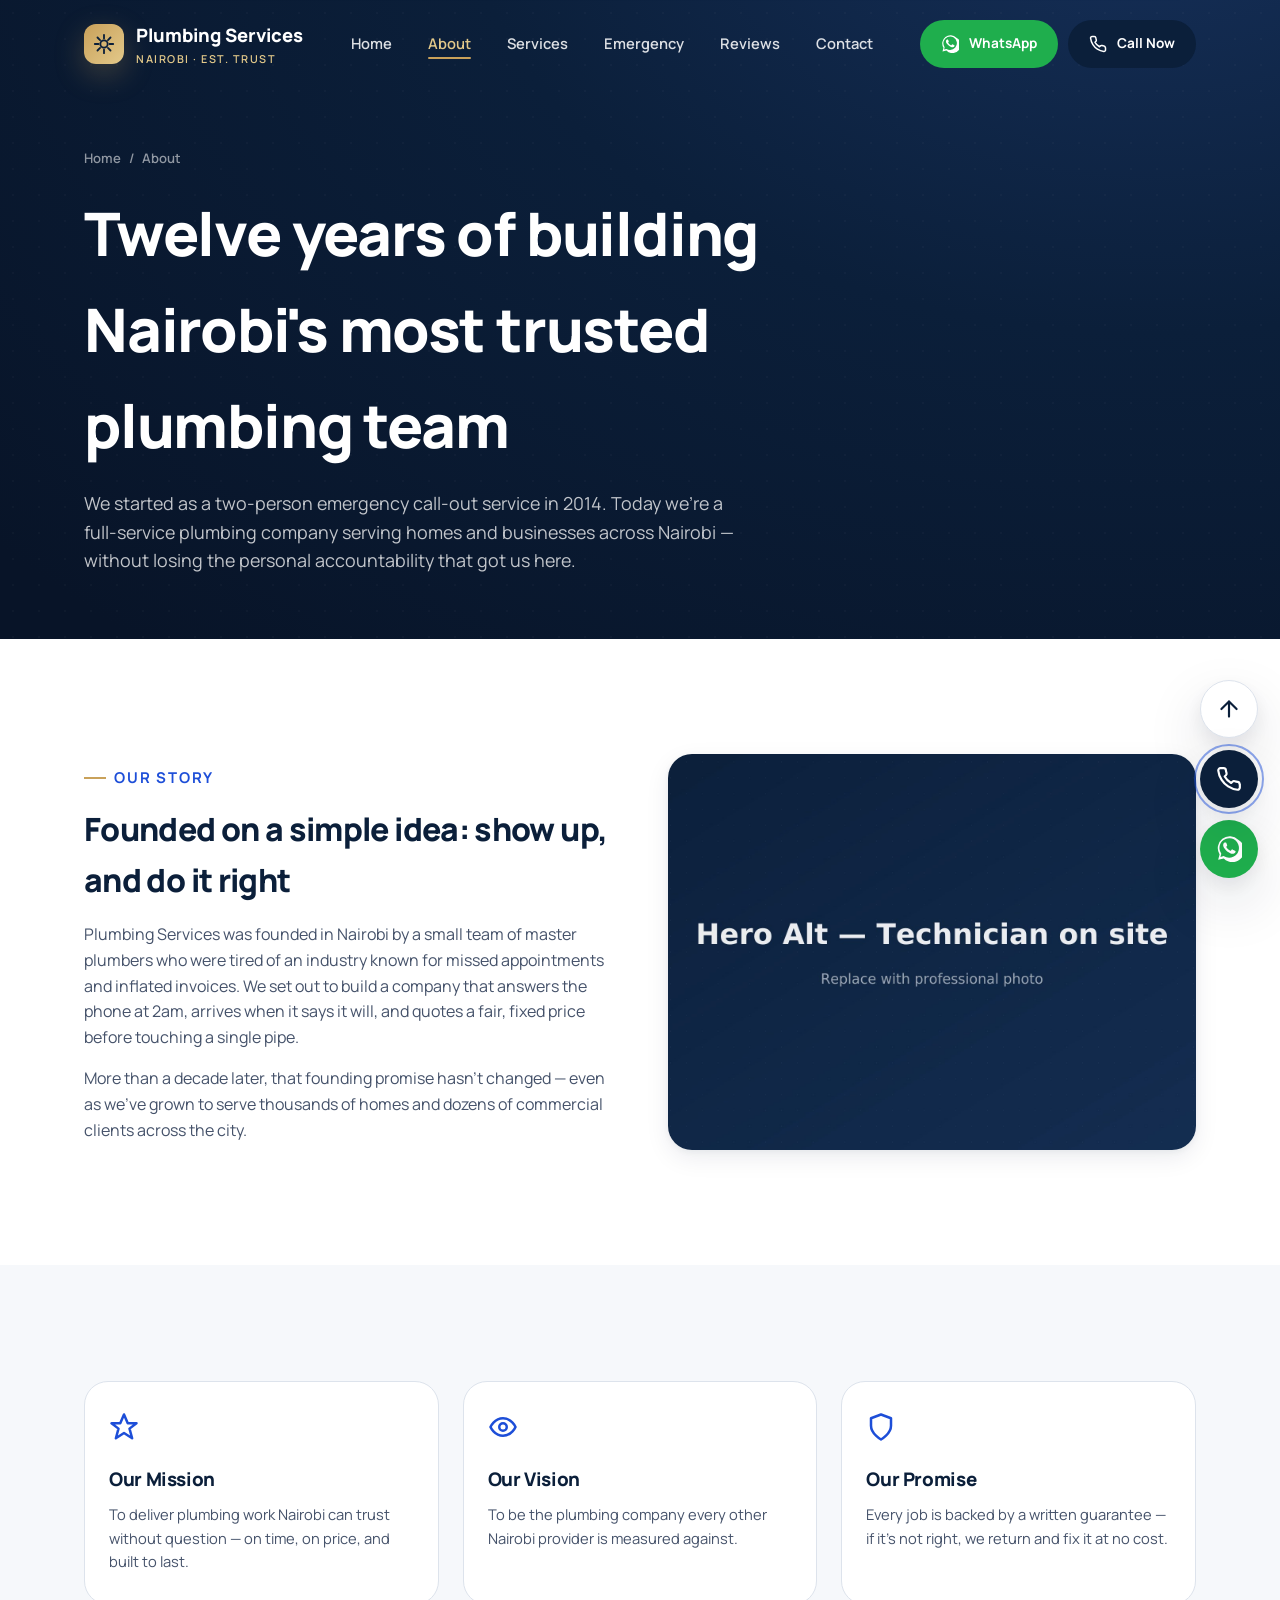
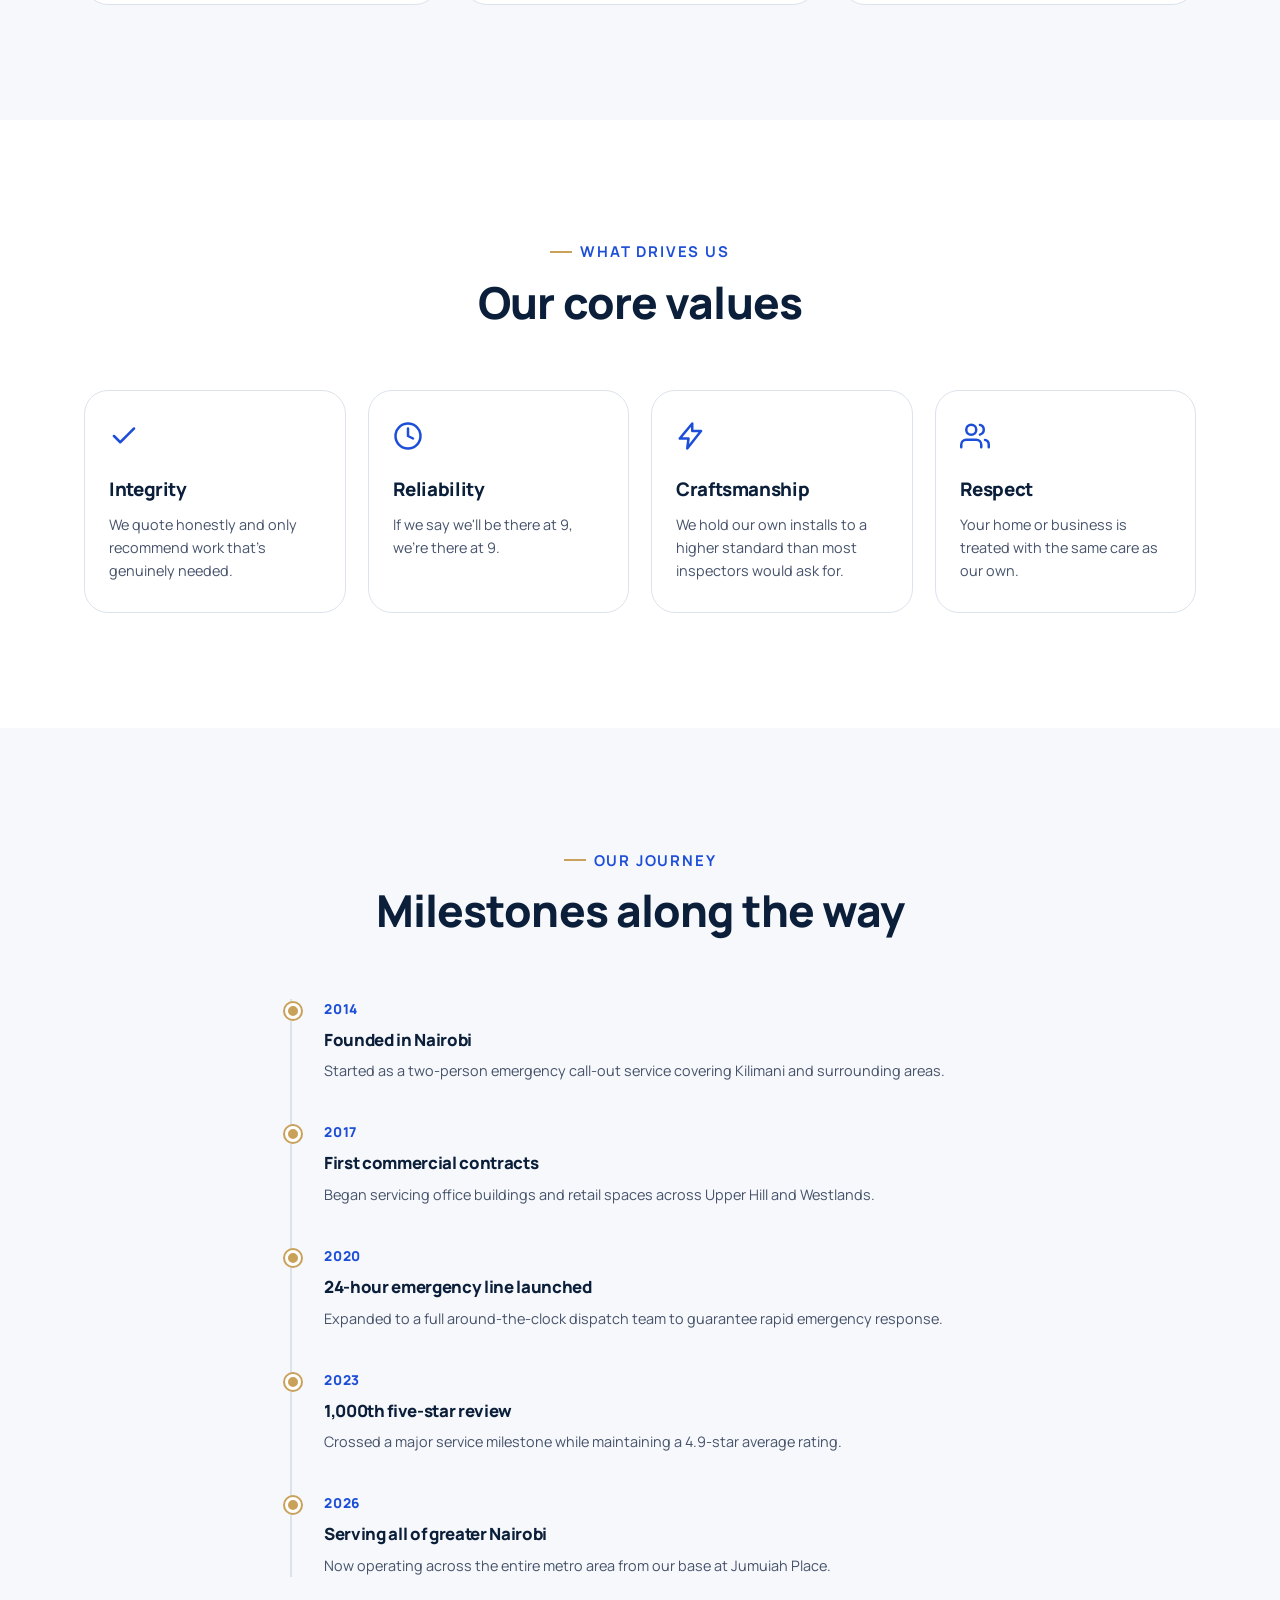
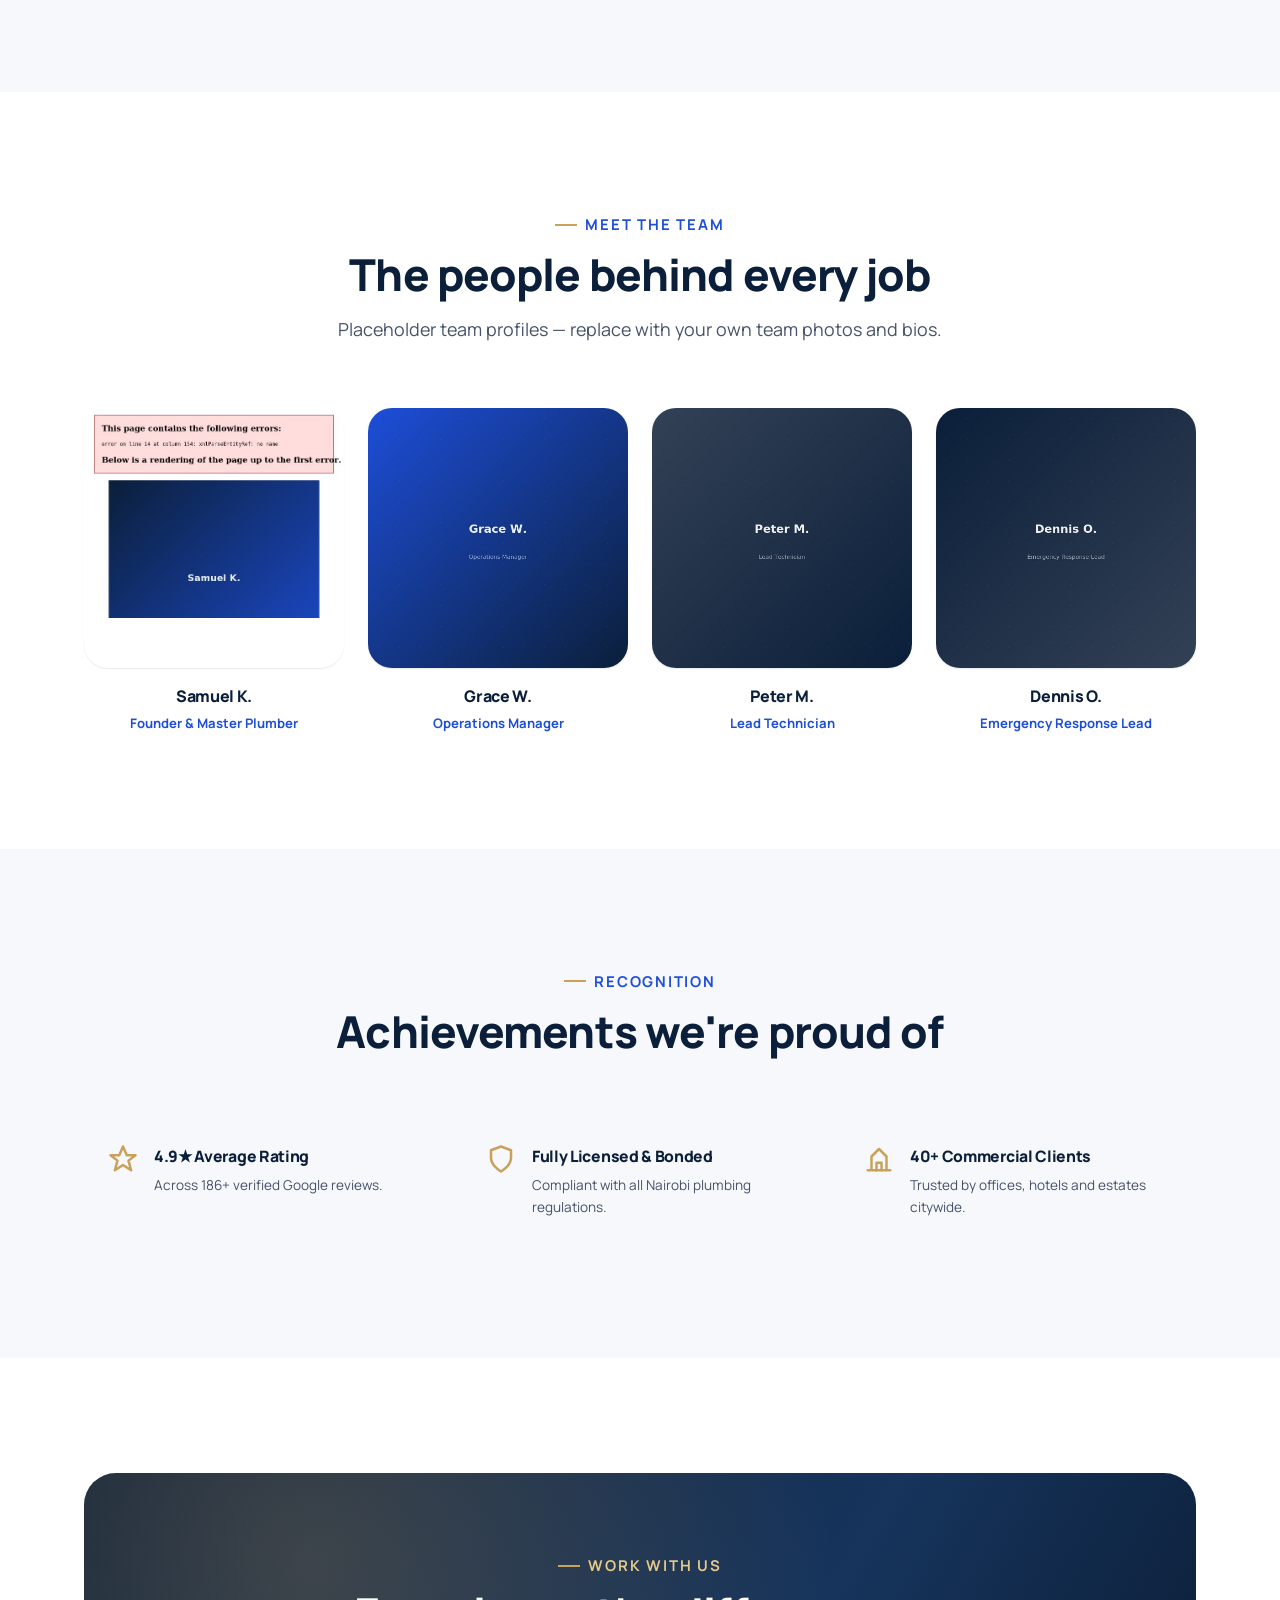
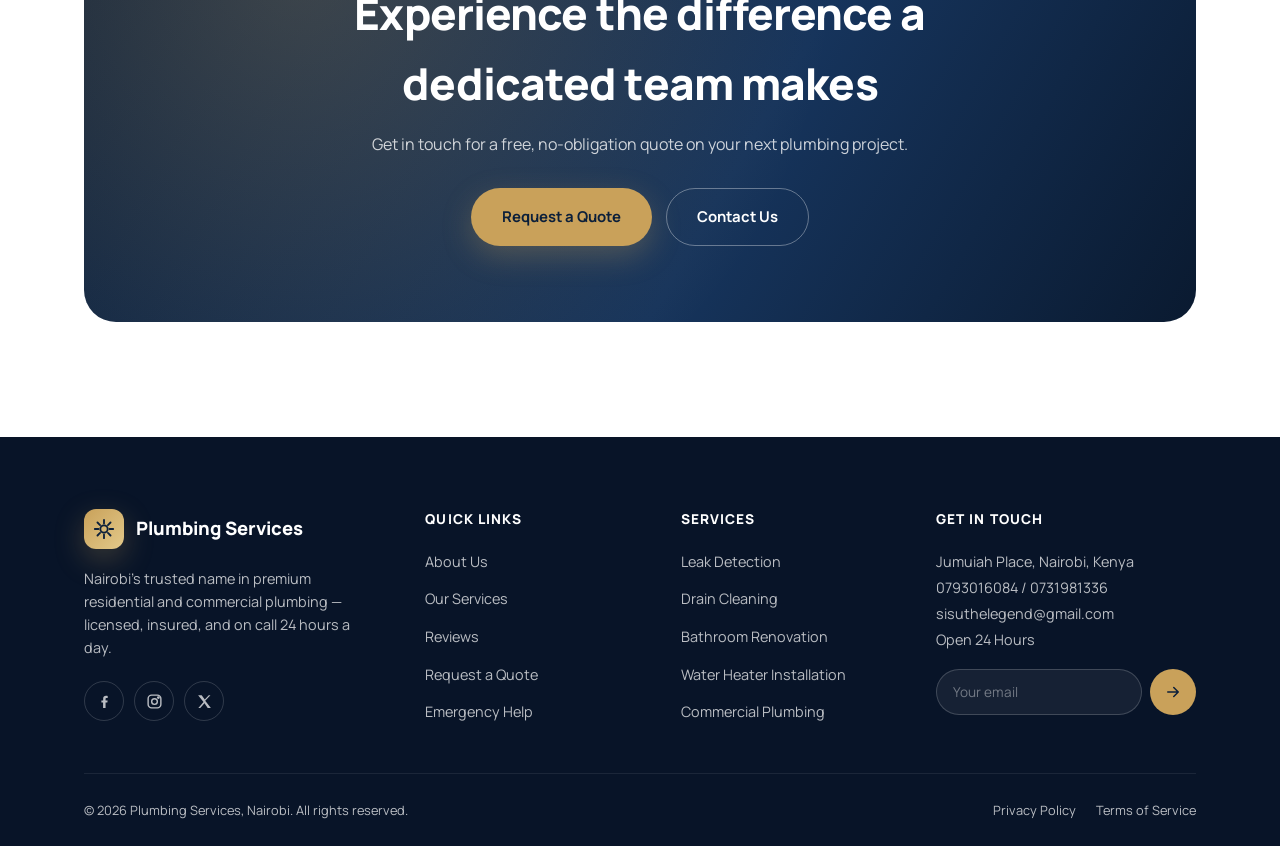
==== about.html @ 172d1c5a "Initial commit" ====
<!DOCTYPE html>
<html lang="en">
<head>
<meta charset="UTF-8">
<meta name="viewport" content="width=device-width, initial-scale=1.0">
<title>About Us | Plumbing Services Nairobi</title>
<meta name="description" content="Meet the licensed master plumbers behind Nairobi's premium plumbing company — our story, mission, values and 12-year track record of trusted service.">
<link rel="canonical" href="https://www.plumbingservicesnairobi.co.ke/about.html">
<meta property="og:type" content="website">
<meta property="og:title" content="About Us | Plumbing Services Nairobi">
<meta property="og:description" content="Our story, mission and the licensed team behind Nairobi's premium plumbing company.">
<meta property="og:url" content="https://www.plumbingservicesnairobi.co.ke/about.html">
<meta name="twitter:card" content="summary_large_image">

<link rel="preconnect" href="https://fonts.googleapis.com">
<link rel="preconnect" href="https://fonts.gstatic.com" crossorigin>
<link href="https://fonts.googleapis.com/css2?family=Manrope:wght@400;500;600;700;800&display=swap" rel="stylesheet">
<link rel="stylesheet" href="css/style.css">
<link rel="stylesheet" href="css/responsive.css">
<link rel="stylesheet" href="css/animations.css">
</head>
<body data-active="about">
<a href="#main" class="skip-link">Skip to main content</a>
<div id="site-header"></div>

<main id="main">
  <section class="page-hero">
    <div class="container">
      <nav class="breadcrumbs" aria-label="Breadcrumb"><a href="index.html">Home</a> <span>/</span> <span>About</span></nav>
      <h1>Twelve years of building Nairobi's most trusted plumbing team</h1>
      <p class="lede">We started as a two-person emergency call-out service in 2014. Today we're a full-service plumbing company serving homes and businesses across Nairobi — without losing the personal accountability that got us here.</p>
    </div>
  </section>

  <section class="section">
    <div class="container" style="display:grid; grid-template-columns:1fr 1fr; gap:56px; align-items:center;">
      <div data-reveal="left">
        <span class="eyebrow">Our Story</span>
        <h2 style="font-size:var(--step2); margin-top:14px;">Founded on a simple idea: show up, and do it right</h2>
        <p style="color:var(--ink-soft); margin-top:16px;">Plumbing Services was founded in Nairobi by a small team of master plumbers who were tired of an industry known for missed appointments and inflated invoices. We set out to build a company that answers the phone at 2am, arrives when it says it will, and quotes a fair, fixed price before touching a single pipe.</p>
        <p style="color:var(--ink-soft); margin-top:16px;">More than a decade later, that founding promise hasn't changed — even as we've grown to serve thousands of homes and dozens of commercial clients across the city.</p>
      </div>
      <div class="service-detail-media" data-reveal="right">
        <img src="images/hero/hero-plumber-2.jpg" alt="Plumbing Services technician working on-site in Nairobi" loading="lazy">
      </div>
    </div>
  </section>

  <section class="section bg-gray">
    <div class="container" style="display:grid; grid-template-columns:repeat(3,1fr); gap:24px;">
      <div class="value-card" data-reveal style="--i:0">
        <svg viewBox="0 0 24 24" fill="none" stroke="currentColor" stroke-width="2" stroke-linecap="round" stroke-linejoin="round" aria-hidden="true"><path d="m12 2 3 7h7l-5.6 4.3L18.5 21 12 16.8 5.5 21l2.1-7.7L2 9h7z"/></svg>
        <h3>Our Mission</h3>
        <p style="color:var(--ink-soft); margin-top:8px; font-size:0.92rem;">To deliver plumbing work Nairobi can trust without question — on time, on price, and built to last.</p>
      </div>
      <div class="value-card" data-reveal style="--i:1">
        <svg viewBox="0 0 24 24" fill="none" stroke="currentColor" stroke-width="2" stroke-linecap="round" stroke-linejoin="round" aria-hidden="true"><path d="M2 12s3-7 10-7 10 7 10 7-3 7-10 7-10-7-10-7z"/><circle cx="12" cy="12" r="3"/></svg>
        <h3>Our Vision</h3>
        <p style="color:var(--ink-soft); margin-top:8px; font-size:0.92rem;">To be the plumbing company every other Nairobi provider is measured against.</p>
      </div>
      <div class="value-card" data-reveal style="--i:2">
        <svg viewBox="0 0 24 24" fill="none" stroke="currentColor" stroke-width="2" stroke-linecap="round" stroke-linejoin="round" aria-hidden="true"><path d="M12 22s8-4.5 8-11V5l-8-3-8 3v6c0 6.5 8 11 8 11z"/></svg>
        <h3>Our Promise</h3>
        <p style="color:var(--ink-soft); margin-top:8px; font-size:0.92rem;">Every job is backed by a written guarantee — if it's not right, we return and fix it at no cost.</p>
      </div>
    </div>
  </section>

  <section class="section">
    <div class="container">
      <div class="section-head center" data-reveal="fade">
        <span class="eyebrow">What Drives Us</span>
        <h2>Our core values</h2>
      </div>
      <div class="values-grid" data-reveal-group>
        <div class="value-card" data-reveal style="--i:0">
          <svg viewBox="0 0 24 24" fill="none" stroke="currentColor" stroke-width="2" stroke-linecap="round" stroke-linejoin="round" aria-hidden="true"><path d="M20 6 9 17l-5-5"/></svg>
          <h3>Integrity</h3>
          <p style="color:var(--ink-soft); margin-top:8px; font-size:0.9rem;">We quote honestly and only recommend work that's genuinely needed.</p>
        </div>
        <div class="value-card" data-reveal style="--i:1">
          <svg viewBox="0 0 24 24" fill="none" stroke="currentColor" stroke-width="2" stroke-linecap="round" stroke-linejoin="round" aria-hidden="true"><circle cx="12" cy="12" r="10"/><path d="M12 6v6l4 2"/></svg>
          <h3>Reliability</h3>
          <p style="color:var(--ink-soft); margin-top:8px; font-size:0.9rem;">If we say we'll be there at 9, we're there at 9.</p>
        </div>
        <div class="value-card" data-reveal style="--i:2">
          <svg viewBox="0 0 24 24" fill="none" stroke="currentColor" stroke-width="2" stroke-linecap="round" stroke-linejoin="round" aria-hidden="true"><path d="M13 2 3 14h7l-1 8 11-14h-7z"/></svg>
          <h3>Craftsmanship</h3>
          <p style="color:var(--ink-soft); margin-top:8px; font-size:0.9rem;">We hold our own installs to a higher standard than most inspectors would ask for.</p>
        </div>
        <div class="value-card" data-reveal style="--i:3">
          <svg viewBox="0 0 24 24" fill="none" stroke="currentColor" stroke-width="2" stroke-linecap="round" stroke-linejoin="round" aria-hidden="true"><path d="M17 21v-2a4 4 0 0 0-4-4H5a4 4 0 0 0-4 4v2M9 11a4 4 0 1 0 0-8 4 4 0 0 0 0 8zM23 21v-2a4 4 0 0 0-3-3.87M16 3.13a4 4 0 0 1 0 7.75"/></svg>
          <h3>Respect</h3>
          <p style="color:var(--ink-soft); margin-top:8px; font-size:0.9rem;">Your home or business is treated with the same care as our own.</p>
        </div>
      </div>
    </div>
  </section>

  <section class="section bg-gray">
    <div class="container">
      <div class="section-head center" data-reveal="fade">
        <span class="eyebrow">Our Journey</span>
        <h2>Milestones along the way</h2>
      </div>
      <div class="timeline" style="max-width:700px; margin-inline:auto;">
        <div class="timeline-item" data-reveal="left">
          <div class="timeline-year">2014</div>
          <h4>Founded in Nairobi</h4>
          <p>Started as a two-person emergency call-out service covering Kilimani and surrounding areas.</p>
        </div>
        <div class="timeline-item" data-reveal="left">
          <div class="timeline-year">2017</div>
          <h4>First commercial contracts</h4>
          <p>Began servicing office buildings and retail spaces across Upper Hill and Westlands.</p>
        </div>
        <div class="timeline-item" data-reveal="left">
          <div class="timeline-year">2020</div>
          <h4>24-hour emergency line launched</h4>
          <p>Expanded to a full around-the-clock dispatch team to guarantee rapid emergency response.</p>
        </div>
        <div class="timeline-item" data-reveal="left">
          <div class="timeline-year">2023</div>
          <h4>1,000th five-star review</h4>
          <p>Crossed a major service milestone while maintaining a 4.9-star average rating.</p>
        </div>
        <div class="timeline-item" data-reveal="left">
          <div class="timeline-year">2026</div>
          <h4>Serving all of greater Nairobi</h4>
          <p>Now operating across the entire metro area from our base at Jumuiah Place.</p>
        </div>
      </div>
    </div>
  </section>

  <section class="section">
    <div class="container">
      <div class="section-head center" data-reveal="fade">
        <span class="eyebrow">Meet The Team</span>
        <h2>The people behind every job</h2>
        <p>Placeholder team profiles — replace with your own team photos and bios.</p>
      </div>
      <div class="team-grid" data-reveal-group>
        <div class="team-card" data-reveal style="--i:0">
          <div class="team-photo"><img src="images/team/team-1.jpg" alt="Samuel K., Founder and Master Plumber" loading="lazy"></div>
          <h4>Samuel K.</h4>
          <div class="role">Founder &amp; Master Plumber</div>
        </div>
        <div class="team-card" data-reveal style="--i:1">
          <div class="team-photo"><img src="images/team/team-2.jpg" alt="Grace W., Operations Manager" loading="lazy"></div>
          <h4>Grace W.</h4>
          <div class="role">Operations Manager</div>
        </div>
        <div class="team-card" data-reveal style="--i:2">
          <div class="team-photo"><img src="images/team/team-3.jpg" alt="Peter M., Lead Technician" loading="lazy"></div>
          <h4>Peter M.</h4>
          <div class="role">Lead Technician</div>
        </div>
        <div class="team-card" data-reveal style="--i:3">
          <div class="team-photo"><img src="images/team/team-4.jpg" alt="Dennis O., Emergency Response Lead" loading="lazy"></div>
          <h4>Dennis O.</h4>
          <div class="role">Emergency Response Lead</div>
        </div>
      </div>
    </div>
  </section>

  <section class="section bg-gray">
    <div class="container">
      <div class="section-head center" data-reveal="fade">
        <span class="eyebrow">Recognition</span>
        <h2>Achievements we're proud of</h2>
      </div>
      <div class="achieve-grid" data-reveal-group>
        <div class="achieve-card" data-reveal style="--i:0">
          <svg viewBox="0 0 24 24" fill="none" stroke="currentColor" stroke-width="2" stroke-linecap="round" stroke-linejoin="round" aria-hidden="true"><path d="m12 2 3 7h7l-5.6 4.3L18.5 21 12 16.8 5.5 21l2.1-7.7L2 9h7z"/></svg>
          <div><h4>4.9★ Average Rating</h4><p>Across 186+ verified Google reviews.</p></div>
        </div>
        <div class="achieve-card" data-reveal style="--i:1">
          <svg viewBox="0 0 24 24" fill="none" stroke="currentColor" stroke-width="2" stroke-linecap="round" stroke-linejoin="round" aria-hidden="true"><path d="M12 22s8-4.5 8-11V5l-8-3-8 3v6c0 6.5 8 11 8 11z"/></svg>
          <div><h4>Fully Licensed &amp; Bonded</h4><p>Compliant with all Nairobi plumbing regulations.</p></div>
        </div>
        <div class="achieve-card" data-reveal style="--i:2">
          <svg viewBox="0 0 24 24" fill="none" stroke="currentColor" stroke-width="2" stroke-linecap="round" stroke-linejoin="round" aria-hidden="true"><path d="M3 21h18M6 21V10l6-6 6 6v11"/><path d="M10 21v-6h4v6"/></svg>
          <div><h4>40+ Commercial Clients</h4><p>Trusted by offices, hotels and estates citywide.</p></div>
        </div>
      </div>
    </div>
  </section>

  <section class="section">
    <div class="container">
      <div class="cta-banner" data-reveal="scale">
        <div class="cta-banner-inner">
          <span class="eyebrow" style="color:var(--gold-light);">Work With Us</span>
          <h2>Experience the difference a dedicated team makes</h2>
          <p>Get in touch for a free, no-obligation quote on your next plumbing project.</p>
          <div class="hero-cta-row">
            <a href="quote.html" class="btn btn-primary">Request a Quote</a>
            <a href="contact.html" class="btn btn-outline">Contact Us</a>
          </div>
        </div>
      </div>
    </div>
  </section>
</main>

<div id="site-footer"></div>
<script src="js/navbar.js"></script>
<script src="js/main.js"></script>
</body>
</html>
---- css/style.css ----
/* ==========================================================================
   Plumbing Services — Core Stylesheet
   Design system: Deep Navy / Royal Blue / Gold on White & Light Gray
   Typography: Manrope (display + body, variable weight hierarchy)
   ========================================================================== */

:root {
  /* ---- Color tokens ---- */
  --navy: #0b1f3a;
  --navy-800: #10294a;
  --navy-700: #16345c;
  --royal: #1d4ed8;
  --royal-600: #1a43b8;
  --gold: #c9a15a;
  --gold-light: #e3c98a;
  --white: #ffffff;
  --gray-50: #f6f8fb;
  --gray-100: #eef1f6;
  --gray-200: #dde3ec;
  --gray-400: #94a1b6;
  --gray-600: #5b6b85;
  --ink: #0f1826;
  --ink-soft: #45526a;
  --success: #1b8a5a;
  --danger: #c1443c;

  /* ---- Elevation ---- */
  --shadow-sm: 0 1px 2px rgba(11, 31, 58, 0.06), 0 1px 1px rgba(11, 31, 58, 0.04);
  --shadow-md: 0 8px 24px rgba(11, 31, 58, 0.08), 0 2px 6px rgba(11, 31, 58, 0.05);
  --shadow-lg: 0 24px 60px rgba(11, 31, 58, 0.14), 0 8px 20px rgba(11, 31, 58, 0.08);
  --shadow-gold: 0 10px 30px rgba(201, 161, 90, 0.28);

  /* ---- Radius ---- */
  --r-sm: 10px;
  --r-md: 16px;
  --r-lg: 24px;
  --r-xl: 32px;
  --r-pill: 999px;

  /* ---- Type scale ---- */
  --step-1: clamp(0.85rem, 0.82rem + 0.14vw, 0.95rem);
  --step0: clamp(1rem, 0.96rem + 0.2vw, 1.125rem);
  --step1: clamp(1.2rem, 1.12rem + 0.4vw, 1.5rem);
  --step2: clamp(1.5rem, 1.3rem + 1vw, 2rem);
  --step3: clamp(2rem, 1.6rem + 2vw, 2.75rem);
  --step4: clamp(2.6rem, 2rem + 3vw, 3.75rem);
  --step5: clamp(3.2rem, 2.3rem + 4.5vw, 5rem);

  /* ---- Layout ---- */
  --container: 1240px;
  --gutter: clamp(20px, 5vw, 64px);
  --header-h: 88px;
}

/* ---- Reset ---- */
* , *::before, *::after { box-sizing: border-box; }
html { scroll-behavior: smooth; }
body {
  margin: 0;
  font-family: 'Manrope', -apple-system, BlinkMacSystemFont, 'Segoe UI', sans-serif;
  color: var(--ink);
  background: var(--white);
  -webkit-font-smoothing: antialiased;
  text-rendering: optimizeLegibility;
  line-height: 1.6;
}
img { max-width: 100%; display: block; }
a { color: inherit; text-decoration: none; }
ul { list-style: none; margin: 0; padding: 0; }
button { font-family: inherit; cursor: pointer; }
input, textarea, select { font-family: inherit; font-size: inherit; }
h1, h2, h3, h4 { margin: 0; font-weight: 800; letter-spacing: -0.02em; color: var(--navy); }
p { margin: 0; }
:focus-visible { outline: 3px solid var(--gold); outline-offset: 3px; border-radius: 4px; }

.container {
  max-width: var(--container);
  margin-inline: auto;
  padding-inline: var(--gutter);
}

.visually-hidden {
  position: absolute; width: 1px; height: 1px; padding: 0; margin: -1px;
  overflow: hidden; clip: rect(0,0,0,0); white-space: nowrap; border: 0;
}

.skip-link {
  position: absolute; left: 12px; top: -60px; background: var(--navy); color: var(--white);
  padding: 12px 20px; border-radius: var(--r-sm); z-index: 999; transition: top .2s ease;
}
.skip-link:focus { top: 12px; }

/* ---- Eyebrow / section labels ---- */
.eyebrow {
  display: inline-flex; align-items: center; gap: 8px;
  font-size: var(--step-1); font-weight: 700; letter-spacing: 0.12em; text-transform: uppercase;
  color: var(--royal);
}
.eyebrow::before {
  content: ''; width: 22px; height: 2px; background: var(--gold); display: inline-block;
}

.section { padding: clamp(64px, 9vw, 128px) 0; }
.section-head { max-width: 640px; margin-bottom: clamp(36px, 5vw, 64px); }
.section-head.center { margin-inline: auto; text-align: center; }
.section-head h2 { font-size: var(--step3); margin-top: 14px; line-height: 1.1; }
.section-head p { margin-top: 16px; color: var(--ink-soft); font-size: var(--step0); }

.bg-navy { background: var(--navy); color: var(--white); }
.bg-navy h2, .bg-navy h3, .bg-navy h4 { color: var(--white); }
.bg-gray { background: var(--gray-50); }

/* ---- Buttons ---- */
.btn {
  display: inline-flex; align-items: center; justify-content: center; gap: 10px;
  padding: 16px 30px; border-radius: var(--r-pill); font-weight: 700; font-size: var(--step-1);
  border: 1px solid transparent; transition: transform .25s cubic-bezier(.2,.8,.2,1), box-shadow .25s ease, background .25s ease, color .25s ease;
  white-space: nowrap;
}
.btn svg { width: 18px; height: 18px; flex-shrink: 0; }
.btn-primary { background: var(--gold); color: var(--navy); box-shadow: var(--shadow-gold); }
.btn-primary:hover { transform: translateY(-2px); box-shadow: 0 16px 40px rgba(201,161,90,0.38); }
.btn-navy { background: var(--navy); color: var(--white); }
.btn-navy:hover { transform: translateY(-2px); background: var(--navy-700); box-shadow: var(--shadow-lg); }
.btn-whatsapp { background: #1fae4d; color: var(--white); }
.btn-whatsapp:hover { transform: translateY(-2px); box-shadow: 0 16px 34px rgba(31,174,77,0.32); }
.btn-outline { background: transparent; border-color: rgba(255,255,255,0.35); color: var(--white); }
.btn-outline:hover { background: rgba(255,255,255,0.12); border-color: var(--white); }
.btn-outline-navy { background: transparent; border-color: var(--navy); color: var(--navy); }
.btn-outline-navy:hover { background: var(--navy); color: var(--white); }
.btn-sm { padding: 12px 22px; font-size: 0.85rem; }
.btn-block { width: 100%; }
.btn[disabled] { opacity: 0.6; cursor: not-allowed; transform: none !important; }

/* ==========================================================================
   HEADER
   ========================================================================== */
.site-header {
  position: fixed; inset-inline: 0; top: 0; z-index: 500;
  height: var(--header-h);
  display: flex; align-items: center;
  background: transparent;
  transition: background .35s ease, box-shadow .35s ease, height .35s ease, backdrop-filter .35s ease;
}
.site-header.is-scrolled {
  background: rgba(11, 31, 58, 0.86);
  backdrop-filter: blur(14px) saturate(140%);
  -webkit-backdrop-filter: blur(14px) saturate(140%);
  box-shadow: var(--shadow-md);
  height: 76px;
}
.site-header .container { display: flex; align-items: center; justify-content: space-between; gap: 24px; width: 100%; }

.brand { display: flex; align-items: center; gap: 12px; font-weight: 800; font-size: 1.15rem; color: var(--white); }
.brand-mark {
  width: 40px; height: 40px; border-radius: 12px;
  background: linear-gradient(135deg, var(--gold) 0%, var(--gold-light) 100%);
  display: flex; align-items: center; justify-content: center; color: var(--navy); flex-shrink: 0;
  box-shadow: var(--shadow-gold);
}
.brand-mark svg { width: 22px; height: 22px; }
.brand-text-sub { display: block; font-size: 0.68rem; font-weight: 600; letter-spacing: 0.14em; text-transform: uppercase; color: var(--gold-light); }

.nav-main { display: flex; align-items: center; gap: 4px; }
.nav-main a {
  color: rgba(255,255,255,0.86); font-weight: 600; font-size: 0.92rem; padding: 10px 16px; border-radius: var(--r-pill);
  transition: background .2s ease, color .2s ease;
  position: relative;
}
.nav-main a:hover { background: rgba(255,255,255,0.1); color: var(--white); }
.nav-main a[aria-current="page"] { color: var(--gold-light); }
.nav-main a[aria-current="page"]::after {
  content: ''; position: absolute; left: 16px; right: 16px; bottom: 4px; height: 2px; background: var(--gold);
  border-radius: 2px;
}

.header-actions { display: flex; align-items: center; gap: 10px; }
.header-actions .btn { padding: 12px 20px; }
.nav-toggle {
  display: none; width: 46px; height: 46px; border-radius: var(--r-sm); border: 1px solid rgba(255,255,255,0.25);
  background: rgba(255,255,255,0.06); align-items: center; justify-content: center; color: var(--white);
}
.nav-toggle svg { width: 22px; height: 22px; }

.mobile-nav {
  position: fixed; inset: 0; background: var(--navy); z-index: 600; display: flex; flex-direction: column;
  padding: 24px var(--gutter) 40px; transform: translateY(-100%); transition: transform .4s cubic-bezier(.2,.8,.2,1);
}
.mobile-nav.is-open { transform: translateY(0); }
.mobile-nav-head { display: flex; align-items: center; justify-content: space-between; }
.mobile-nav-close { width: 46px; height: 46px; border-radius: var(--r-sm); border: 1px solid rgba(255,255,255,0.25); background: transparent; color: var(--white); display: flex; align-items: center; justify-content: center; }
.mobile-nav ul { margin-top: 40px; display: flex; flex-direction: column; gap: 6px; }
.mobile-nav a { display: block; padding: 16px 4px; font-size: 1.5rem; font-weight: 700; color: var(--white); border-bottom: 1px solid rgba(255,255,255,0.1); }
.mobile-nav-footer { margin-top: auto; display: flex; flex-direction: column; gap: 12px; }
.mobile-nav-footer .btn { width: 100%; }

/* ==========================================================================
   HERO
   ========================================================================== */
.hero {
  position: relative; overflow: hidden;
  background: radial-gradient(120% 140% at 85% -10%, #16305a 0%, var(--navy) 45%, #081428 100%);
  color: var(--white); padding-top: calc(var(--header-h) + 64px); padding-bottom: 100px;
}
.hero::before {
  content: ''; position: absolute; inset: 0; opacity: 0.5; pointer-events: none;
  background-image: radial-gradient(rgba(255,255,255,0.06) 1px, transparent 1px);
  background-size: 26px 26px; mask-image: radial-gradient(circle at 75% 20%, black, transparent 70%);
}
.hero-grid { position: relative; z-index: 2; display: grid; grid-template-columns: 1.05fr 0.95fr; gap: clamp(32px, 5vw, 72px); align-items: center; }
.hero-copy .eyebrow { color: var(--gold-light); }
.hero-copy .eyebrow::before { background: var(--gold-light); }
.hero-copy h1 { color: var(--white); font-size: var(--step5); line-height: 1.03; margin-top: 18px; }
.hero-copy h1 em { font-style: normal; color: var(--gold-light); }
.hero-copy .lede { margin-top: 22px; font-size: var(--step1); color: rgba(255,255,255,0.78); max-width: 46ch; font-weight: 500; }
.hero-cta-row { display: flex; flex-wrap: wrap; gap: 14px; margin-top: 36px; }
.hero-trust { display: flex; flex-wrap: wrap; gap: 26px; margin-top: 46px; padding-top: 28px; border-top: 1px solid rgba(255,255,255,0.14); }
.hero-trust-item { display: flex; align-items: center; gap: 10px; font-size: 0.85rem; font-weight: 600; color: rgba(255,255,255,0.82); }
.hero-trust-item svg { width: 20px; height: 20px; color: var(--gold-light); flex-shrink: 0; }

/* Signature element: live response radar */
.response-card {
  position: relative; background: rgba(255,255,255,0.05); border: 1px solid rgba(255,255,255,0.14);
  border-radius: var(--r-xl); padding: clamp(28px, 3vw, 40px); backdrop-filter: blur(18px); box-shadow: var(--shadow-lg);
}
.radar {
  position: relative; width: 220px; height: 220px; margin: 0 auto; border-radius: 50%;
  background: radial-gradient(circle, rgba(29,78,216,0.35) 0%, rgba(11,31,58,0.1) 70%);
  border: 1px solid rgba(255,255,255,0.14);
}
.radar::before, .radar::after {
  content: ''; position: absolute; inset: 20px; border-radius: 50%; border: 1px solid rgba(255,255,255,0.12);
}
.radar::after { inset: 50px; }
.radar-sweep {
  position: absolute; inset: 0; border-radius: 50%; overflow: hidden;
  animation: sweep 3.2s linear infinite;
}
.radar-sweep::before {
  content: ''; position: absolute; inset: 0; background: conic-gradient(from 0deg, rgba(201,161,90,0.55), transparent 30%);
}
.radar-dot { position: absolute; width: 10px; height: 10px; border-radius: 50%; background: var(--gold-light); box-shadow: 0 0 12px var(--gold-light); }
@keyframes sweep { to { transform: rotate(360deg); } }
.response-figures { display: flex; justify-content: space-between; align-items: flex-end; margin-top: 26px; gap: 12px; }
.response-figures .num { font-size: 2.1rem; font-weight: 800; color: var(--white); line-height: 1; }
.response-figures .lbl { font-size: 0.72rem; text-transform: uppercase; letter-spacing: 0.1em; color: rgba(255,255,255,0.55); margin-top: 6px; display:block; }
.response-figures > div { text-align: center; flex: 1; }
.response-figures > div:first-child { text-align: left; }
.response-figures > div:last-child { text-align: right; }

/* ==========================================================================
   TRUST STRIP
   ========================================================================== */
.trust-strip { background: var(--gray-50); border-bottom: 1px solid var(--gray-200); padding: 30px 0; }
.trust-strip .container { display: flex; flex-wrap: wrap; justify-content: space-between; align-items: center; gap: 24px; }
.trust-strip-item { display: flex; align-items: center; gap: 12px; color: var(--ink-soft); font-weight: 700; font-size: 0.85rem; }
.trust-strip-item svg { width: 24px; height: 24px; color: var(--royal); flex-shrink: 0; }

/* ==========================================================================
   SERVICES PREVIEW / CARDS
   ========================================================================== */
.services-grid { display: grid; grid-template-columns: repeat(3, 1fr); gap: 24px; }
.service-card {
  background: var(--white); border: 1px solid var(--gray-200); border-radius: var(--r-lg); padding: 30px;
  transition: transform .3s cubic-bezier(.2,.8,.2,1), box-shadow .3s ease, border-color .3s ease;
  display: flex; flex-direction: column; height: 100%;
}
.service-card:hover { transform: translateY(-6px); box-shadow: var(--shadow-lg); border-color: transparent; }
.service-icon {
  width: 56px; height: 56px; border-radius: 16px; background: linear-gradient(135deg, var(--navy) 0%, var(--royal) 100%);
  display: flex; align-items: center; justify-content: center; color: var(--gold-light); margin-bottom: 22px;
  box-shadow: var(--shadow-md);
}
.service-icon svg { width: 26px; height: 26px; }
.service-card h3 { font-size: 1.15rem; }
.service-card p { color: var(--ink-soft); margin-top: 10px; font-size: 0.94rem; flex-grow: 1; }
.service-card .card-link { margin-top: 18px; display: inline-flex; align-items: center; gap: 8px; font-weight: 700; color: var(--royal); font-size: 0.9rem; }
.service-card .card-link svg { width: 16px; height: 16px; transition: transform .25s ease; }
.service-card:hover .card-link svg { transform: translateX(4px); }

/* Detailed service card (services.html) */
.service-detail {
  display: grid; grid-template-columns: 1fr 1fr; gap: 40px; align-items: center;
  padding: 48px 0; border-bottom: 1px solid var(--gray-200);
}
.service-detail:last-child { border-bottom: none; }
.service-detail.reverse .service-detail-media { order: 2; }
.service-detail-media { border-radius: var(--r-lg); overflow: hidden; box-shadow: var(--shadow-md); aspect-ratio: 4/3; }
.service-detail-media img { width: 100%; height: 100%; object-fit: cover; }
.service-detail-copy .eyebrow { margin-bottom: 6px; }
.service-detail-copy h3 { font-size: var(--step2); margin-top: 8px; }
.service-detail-copy p { color: var(--ink-soft); margin-top: 14px; }
.benefit-list { margin-top: 20px; display: flex; flex-direction: column; gap: 10px; }
.benefit-list li { display: flex; align-items: flex-start; gap: 10px; font-size: 0.94rem; color: var(--ink); font-weight: 600; }
.benefit-list svg { width: 20px; height: 20px; color: var(--success); flex-shrink: 0; margin-top: 1px; }
.service-detail-copy .btn { margin-top: 26px; }
.service-filter-bar { display: flex; flex-wrap: wrap; gap: 10px; margin-bottom: 36px; }
.filter-chip {
  padding: 10px 20px; border-radius: var(--r-pill); border: 1px solid var(--gray-200); background: var(--white);
  font-weight: 700; font-size: 0.85rem; color: var(--ink-soft); transition: all .2s ease;
}
.filter-chip:hover { border-color: var(--royal); color: var(--royal); }
.filter-chip.is-active { background: var(--navy); color: var(--white); border-color: var(--navy); }

/* ==========================================================================
   WHY CHOOSE US
   ========================================================================== */
.why-grid { display: grid; grid-template-columns: repeat(4, 1fr); gap: 22px; }
.why-card { padding: 28px 24px; border-radius: var(--r-lg); background: var(--white); border: 1px solid var(--gray-200); }
.why-card svg { width: 30px; height: 30px; color: var(--gold); margin-bottom: 16px; }
.why-card h3 { font-size: 1.05rem; }
.why-card p { color: var(--ink-soft); font-size: 0.9rem; margin-top: 8px; }

/* ==========================================================================
   STATS COUNTER
   ========================================================================== */
.stats-band { background: var(--navy); position: relative; overflow: hidden; }
.stats-band::before {
  content: ''; position: absolute; inset: 0; opacity: 0.35;
  background-image: radial-gradient(rgba(255,255,255,0.08) 1px, transparent 1px); background-size: 24px 24px;
}
.stats-grid { position: relative; z-index: 1; display: grid; grid-template-columns: repeat(4, 1fr); gap: 24px; text-align: center; }
.stat-num { font-size: clamp(2.2rem, 4vw, 3.2rem); font-weight: 800; color: var(--gold-light); line-height: 1; }
.stat-lbl { margin-top: 10px; font-size: 0.85rem; color: rgba(255,255,255,0.7); font-weight: 600; }

/* ==========================================================================
   GALLERY / MASONRY
   ========================================================================== */
.gallery-grid { columns: 4 220px; column-gap: 20px; }
.gallery-item { break-inside: avoid; margin-bottom: 20px; border-radius: var(--r-md); overflow: hidden; position: relative; box-shadow: var(--shadow-sm); cursor: zoom-in; }
.gallery-item img { width: 100%; transition: transform .5s cubic-bezier(.2,.8,.2,1); }
.gallery-item:hover img { transform: scale(1.06); }
.gallery-item .gi-overlay {
  position: absolute; inset: 0; background: linear-gradient(0deg, rgba(11,31,58,0.75) 0%, transparent 45%);
  display: flex; align-items: flex-end; padding: 16px; opacity: 0; transition: opacity .3s ease;
}
.gallery-item:hover .gi-overlay { opacity: 1; }
.gi-overlay span { color: var(--white); font-weight: 700; font-size: 0.85rem; }
.gallery-item[data-cat] { display: block; }
.gallery-item.is-hidden { display: none; }

.lightbox {
  position: fixed; inset: 0; background: rgba(8,16,32,0.92); z-index: 900; display: none;
  align-items: center; justify-content: center; padding: 40px;
}
.lightbox.is-open { display: flex; }
.lightbox img { max-width: min(90vw, 900px); max-height: 82vh; border-radius: var(--r-md); box-shadow: var(--shadow-lg); }
.lightbox-close, .lightbox-nav {
  position: absolute; width: 50px; height: 50px; border-radius: 50%; background: rgba(255,255,255,0.12);
  border: 1px solid rgba(255,255,255,0.25); color: var(--white); display: flex; align-items: center; justify-content: center;
}
.lightbox-close { top: 24px; right: 24px; }
.lightbox-nav.prev { left: 24px; top: 50%; transform: translateY(-50%); }
.lightbox-nav.next { right: 24px; top: 50%; transform: translateY(-50%); }
.lightbox-nav svg, .lightbox-close svg { width: 20px; height: 20px; }

/* ==========================================================================
   BEFORE / AFTER SLIDER
   ========================================================================== */
.ba-slider { position: relative; aspect-ratio: 4/3; border-radius: var(--r-lg); overflow: hidden; box-shadow: var(--shadow-md); user-select: none; }
.ba-slider img { position: absolute; inset: 0; width: 100%; height: 100%; object-fit: cover; }
.ba-slider .ba-after { clip-path: inset(0 0 0 50%); }
.ba-slider .ba-tag { position: absolute; top: 16px; padding: 6px 14px; border-radius: var(--r-pill); font-size: 0.72rem; font-weight: 800; letter-spacing: 0.06em; color: var(--white); background: rgba(11,31,58,0.75); backdrop-filter: blur(6px); z-index: 3; }
.ba-slider .tag-before { left: 16px; }
.ba-slider .tag-after { right: 16px; }
.ba-handle {
  position: absolute; top: 0; bottom: 0; left: 50%; width: 4px; background: var(--white); transform: translateX(-2px); z-index: 4;
  cursor: ew-resize;
}
.ba-handle .ba-grip {
  position: absolute; top: 50%; left: 50%; transform: translate(-50%, -50%); width: 46px; height: 46px; border-radius: 50%;
  background: var(--white); box-shadow: var(--shadow-lg); display: flex; align-items: center; justify-content: center; color: var(--navy);
}
.ba-handle .ba-grip svg { width: 20px; height: 20px; }
.ba-caption { text-align: center; margin-top: 18px; font-weight: 700; color: var(--navy); }

/* ==========================================================================
   TESTIMONIALS
   ========================================================================== */
.google-summary { display: flex; align-items: center; gap: 20px; flex-wrap: wrap; padding: 26px 30px; background: var(--white); border: 1px solid var(--gray-200); border-radius: var(--r-lg); box-shadow: var(--shadow-sm); }
.google-summary .g-score { font-size: 2.6rem; font-weight: 800; color: var(--navy); }
.stars { color: var(--gold); display: inline-flex; gap: 3px; }
.stars svg { width: 18px; height: 18px; }
.google-summary .g-meta { color: var(--ink-soft); font-size: 0.88rem; font-weight: 600; }

.testi-track-wrap { overflow: hidden; margin-top: 40px; }
.testi-track { display: flex; gap: 22px; transition: transform .5s cubic-bezier(.2,.8,.2,1); }
.testi-card {
  flex: 0 0 min(380px, 86vw); background: var(--white); border: 1px solid var(--gray-200); border-radius: var(--r-lg);
  padding: 28px; box-shadow: var(--shadow-sm); display: flex; flex-direction: column;
}
.testi-card .stars { margin-bottom: 14px; }
.testi-card p.quote { color: var(--ink); font-size: 0.98rem; flex-grow: 1; }
.testi-foot { display: flex; align-items: center; gap: 12px; margin-top: 20px; }
.testi-avatar { width: 44px; height: 44px; border-radius: 50%; background: linear-gradient(135deg, var(--royal), var(--navy)); color: var(--white); display: flex; align-items: center; justify-content: center; font-weight: 800; }
.testi-name { font-weight: 700; font-size: 0.92rem; }
.testi-sub { font-size: 0.78rem; color: var(--ink-soft); }
.testi-controls { display: flex; justify-content: center; gap: 12px; margin-top: 30px; }
.testi-controls button { width: 46px; height: 46px; border-radius: 50%; border: 1px solid var(--gray-200); background: var(--white); display: flex; align-items: center; justify-content: center; color: var(--navy); transition: all .2s ease; }
.testi-controls button:hover { background: var(--navy); color: var(--white); border-color: var(--navy); }
.testi-controls svg { width: 18px; height: 18px; }

/* ==========================================================================
   FAQ ACCORDION
   ========================================================================== */
.faq-list { max-width: 800px; margin: 0 auto; display: flex; flex-direction: column; gap: 14px; }
.faq-item { border: 1px solid var(--gray-200); border-radius: var(--r-md); background: var(--white); overflow: hidden; }
.faq-q {
  width: 100%; background: none; border: none; display: flex; align-items: center; justify-content: space-between;
  padding: 20px 24px; text-align: left; font-weight: 700; color: var(--navy); font-size: 0.98rem; gap: 16px;
}
.faq-q .plus { width: 26px; height: 26px; flex-shrink: 0; border-radius: 50%; background: var(--gray-100); display: flex; align-items: center; justify-content: center; transition: transform .3s ease, background .3s ease; }
.faq-q .plus svg { width: 14px; height: 14px; color: var(--navy); }
.faq-item.is-open .faq-q .plus { background: var(--gold); transform: rotate(45deg); }
.faq-a { max-height: 0; overflow: hidden; transition: max-height .35s ease; }
.faq-a-inner { padding: 0 24px 22px; color: var(--ink-soft); font-size: 0.94rem; }

/* ==========================================================================
   SERVICE AREAS + MAP
   ========================================================================== */
.areas-map-grid { display: grid; grid-template-columns: 1fr 1fr; gap: 40px; align-items: center; }
.area-chip-grid { display: grid; grid-template-columns: repeat(2, 1fr); gap: 10px; margin-top: 22px; }
.area-chip { display: flex; align-items: center; gap: 10px; padding: 12px 16px; border-radius: var(--r-md); background: var(--gray-50); font-weight: 700; font-size: 0.88rem; }
.area-chip svg { width: 16px; height: 16px; color: var(--royal); flex-shrink: 0; }
.map-frame { border-radius: var(--r-lg); overflow: hidden; box-shadow: var(--shadow-md); aspect-ratio: 4/3; border: 1px solid var(--gray-200); }
.map-frame iframe { width: 100%; height: 100%; border: 0; }

/* ==========================================================================
   CTA BANNER
   ========================================================================== */
.cta-banner {
  position: relative; border-radius: var(--r-xl); overflow: hidden; padding: clamp(40px, 6vw, 76px);
  background: linear-gradient(120deg, var(--navy) 0%, var(--navy-700) 60%, #0a1a30 100%);
  text-align: center; color: var(--white);
}
.cta-banner::after {
  content: ''; position: absolute; inset: 0; background: radial-gradient(circle at 20% 20%, rgba(201,161,90,0.25), transparent 55%);
}
.cta-banner-inner { position: relative; z-index: 1; max-width: 640px; margin: 0 auto; }
.cta-banner h2 { color: var(--white); font-size: var(--step3); }
.cta-banner p { margin-top: 14px; color: rgba(255,255,255,0.78); }
.cta-banner .hero-cta-row { justify-content: center; margin-top: 30px; }

/* ==========================================================================
   FOOTER
   ========================================================================== */
.site-footer { background: #081428; color: rgba(255,255,255,0.72); padding-top: 72px; }
.footer-grid { display: grid; grid-template-columns: 1.4fr 1fr 1fr 1.2fr; gap: 40px; padding-bottom: 48px; border-bottom: 1px solid rgba(255,255,255,0.08); }
.footer-brand .brand { color: var(--white); }
.footer-brand p { margin-top: 18px; font-size: 0.9rem; max-width: 32ch; }
.footer-social { display: flex; gap: 10px; margin-top: 22px; }
.footer-social a { width: 40px; height: 40px; border-radius: 50%; border: 1px solid rgba(255,255,255,0.16); display: flex; align-items: center; justify-content: center; transition: all .2s ease; }
.footer-social a:hover { background: var(--gold); color: var(--navy); border-color: var(--gold); }
.footer-social svg { width: 17px; height: 17px; }
.footer-col h4 { color: var(--white); font-size: 0.85rem; text-transform: uppercase; letter-spacing: 0.08em; margin-bottom: 18px; }
.footer-col ul { display: flex; flex-direction: column; gap: 12px; }
.footer-col a { font-size: 0.9rem; transition: color .2s ease; }
.footer-col a:hover { color: var(--gold-light); }
.footer-col address { font-style: normal; font-size: 0.9rem; line-height: 1.8; }
.newsletter-form { display: flex; gap: 8px; margin-top: 16px; }
.newsletter-form input { flex: 1; padding: 13px 16px; border-radius: var(--r-pill); border: 1px solid rgba(255,255,255,0.18); background: rgba(255,255,255,0.06); color: var(--white); font-size: 0.85rem; }
.newsletter-form input::placeholder { color: rgba(255,255,255,0.4); }
.newsletter-form button { width: 46px; height: 46px; border-radius: 50%; background: var(--gold); color: var(--navy); display: flex; align-items: center; justify-content: center; flex-shrink: 0; border: none; }
.newsletter-form button svg { width: 18px; height: 18px; }
.footer-bottom { display: flex; justify-content: space-between; align-items: center; padding: 26px 0; font-size: 0.8rem; flex-wrap: wrap; gap: 12px; }
.footer-bottom-links { display: flex; gap: 20px; }

/* ==========================================================================
   FLOATING BUTTONS
   ========================================================================== */
.floating-stack { position: fixed; right: 22px; bottom: 22px; z-index: 400; display: flex; flex-direction: column; gap: 12px; align-items: flex-end; }
.fab { width: 58px; height: 58px; border-radius: 50%; display: flex; align-items: center; justify-content: center; box-shadow: var(--shadow-lg); transition: transform .25s ease; border: none; }
.fab:hover { transform: translateY(-3px) scale(1.04); }
.fab svg { width: 26px; height: 26px; }
.fab-whatsapp { background: #1fae4d; color: var(--white); }
.fab-call { background: var(--navy); color: var(--white); position: relative; }
.fab-call::before {
  content: ''; position: absolute; inset: -6px; border-radius: 50%; border: 2px solid rgba(29,78,216,0.5); animation: pulseRing 2s infinite;
}
.fab-top { background: var(--white); color: var(--navy); border: 1px solid var(--gray-200); opacity: 0; pointer-events: none; transform: translateY(10px); }
.fab-top.is-visible { opacity: 1; pointer-events: auto; transform: translateY(0); }
@keyframes pulseRing { 0% { transform: scale(0.9); opacity: 1; } 100% { transform: scale(1.3); opacity: 0; } }

/* ==========================================================================
   PAGE HEADER (interior pages)
   ========================================================================== */
.page-hero {
  background: radial-gradient(120% 160% at 90% -20%, #16305a 0%, var(--navy) 45%, #081428 100%);
  color: var(--white); padding-top: calc(var(--header-h) + 60px); padding-bottom: 64px; position: relative; overflow: hidden;
}
.page-hero::before {
  content: ''; position: absolute; inset: 0; opacity: 0.4;
  background-image: radial-gradient(rgba(255,255,255,0.06) 1px, transparent 1px); background-size: 26px 26px;
}
.breadcrumbs { position: relative; z-index: 1; display: flex; gap: 8px; font-size: 0.82rem; color: rgba(255,255,255,0.55); font-weight: 600; }
.breadcrumbs a:hover { color: var(--gold-light); }
.page-hero h1 { position: relative; z-index: 1; color: var(--white); font-size: var(--step4); margin-top: 16px; max-width: 20ch; }
.page-hero p.lede { position: relative; z-index: 1; color: rgba(255,255,255,0.75); margin-top: 16px; max-width: 60ch; font-size: var(--step0); }

/* ==========================================================================
   FORMS
   ========================================================================== */
.form-card { background: var(--white); border: 1px solid var(--gray-200); border-radius: var(--r-xl); padding: clamp(28px, 4vw, 48px); box-shadow: var(--shadow-md); }
.form-row { display: grid; grid-template-columns: 1fr 1fr; gap: 18px; }
.form-group { margin-bottom: 20px; }
.form-group label { display: block; font-weight: 700; font-size: 0.85rem; margin-bottom: 8px; color: var(--navy); }
.form-group .req { color: var(--danger); }
.form-group input, .form-group select, .form-group textarea {
  width: 100%; padding: 14px 16px; border-radius: var(--r-sm); border: 1.5px solid var(--gray-200); background: var(--gray-50);
  transition: border-color .2s ease, background .2s ease; font-size: 0.94rem; color: var(--ink);
}
.form-group input:focus, .form-group select:focus, .form-group textarea:focus { border-color: var(--royal); background: var(--white); outline: none; }
.form-group textarea { resize: vertical; min-height: 120px; }
.form-hint { font-size: 0.78rem; color: var(--ink-soft); margin-top: 6px; }
.upload-box {
  border: 2px dashed var(--gray-200); border-radius: var(--r-md); padding: 26px; text-align: center; color: var(--ink-soft);
  font-size: 0.88rem; background: var(--gray-50); cursor: pointer; transition: border-color .2s ease;
}
.upload-box:hover { border-color: var(--royal); }
.upload-box svg { width: 26px; height: 26px; margin: 0 auto 10px; color: var(--royal); }
.radio-card-group { display: grid; grid-template-columns: repeat(3, 1fr); gap: 10px; }
.radio-card { position: relative; }
.radio-card input { position: absolute; opacity: 0; }
.radio-card span { display: flex; align-items: center; justify-content: center; padding: 14px 10px; border-radius: var(--r-sm); border: 1.5px solid var(--gray-200); font-weight: 700; font-size: 0.85rem; text-align: center; color: var(--ink-soft); transition: all .2s ease; }
.radio-card input:checked + span { border-color: var(--royal); background: rgba(29,78,216,0.06); color: var(--royal); }

.form-success-modal {
  position: fixed; inset: 0; background: rgba(8,16,32,0.72); z-index: 900; display: none; align-items: center; justify-content: center; padding: 24px;
}
.form-success-modal.is-open { display: flex; }
.modal-card { background: var(--white); border-radius: var(--r-xl); padding: 44px; max-width: 440px; text-align: center; box-shadow: var(--shadow-lg); position: relative; }
.modal-icon { width: 74px; height: 74px; border-radius: 50%; background: rgba(27,138,90,0.1); color: var(--success); display: flex; align-items: center; justify-content: center; margin: 0 auto 22px; }
.modal-icon svg { width: 36px; height: 36px; }
.modal-card h3 { font-size: 1.4rem; }
.modal-card p { color: var(--ink-soft); margin-top: 10px; font-size: 0.92rem; }
.modal-card .btn { margin-top: 26px; }
.modal-close { position: absolute; top: 18px; right: 18px; width: 36px; height: 36px; border-radius: 50%; background: var(--gray-100); display: flex; align-items: center; justify-content: center; border: none; }
.modal-close svg { width: 16px; height: 16px; color: var(--ink-soft); }

/* ==========================================================================
   MISC / TIMELINE / TEAM / ACHIEVEMENTS (about.html)
   ========================================================================== */
.values-grid { display: grid; grid-template-columns: repeat(4, 1fr); gap: 22px; }
.value-card { padding: 30px 24px; border-radius: var(--r-lg); background: var(--white); border: 1px solid var(--gray-200); text-align: left; }
.value-card svg { width: 30px; height: 30px; color: var(--royal); margin-bottom: 16px; }

.timeline { position: relative; margin-top: 20px; padding-left: 32px; border-left: 2px solid var(--gray-200); }
.timeline-item { position: relative; padding-bottom: 40px; }
.timeline-item:last-child { padding-bottom: 0; }
.timeline-item::before { content: ''; position: absolute; left: -39px; top: 4px; width: 16px; height: 16px; border-radius: 50%; background: var(--gold); border: 3px solid var(--white); box-shadow: 0 0 0 2px var(--gold); }
.timeline-year { font-weight: 800; color: var(--royal); font-size: 0.85rem; letter-spacing: 0.06em; }
.timeline-item h4 { margin-top: 6px; font-size: 1.05rem; }
.timeline-item p { margin-top: 6px; color: var(--ink-soft); font-size: 0.9rem; }

.team-grid { display: grid; grid-template-columns: repeat(4, 1fr); gap: 24px; }
.team-card { text-align: center; }
.team-photo { border-radius: var(--r-lg); overflow: hidden; box-shadow: var(--shadow-sm); aspect-ratio: 1/1; }
.team-card h4 { margin-top: 16px; font-size: 1rem; }
.team-card .role { color: var(--royal); font-weight: 700; font-size: 0.82rem; margin-top: 4px; }

.achieve-grid { display: grid; grid-template-columns: repeat(3, 1fr); gap: 22px; }
.achieve-card { display: flex; gap: 16px; padding: 24px; border-radius: var(--r-lg); background: var(--gray-50); }
.achieve-card svg { width: 30px; height: 30px; color: var(--gold); flex-shrink: 0; }
.achieve-card h4 { font-size: 0.98rem; }
.achieve-card p { font-size: 0.85rem; color: var(--ink-soft); margin-top: 6px; }

/* Emergency page specific */
.response-steps { display: grid; grid-template-columns: repeat(4, 1fr); gap: 22px; counter-reset: step; }
.response-step { position: relative; padding: 28px 24px; border-radius: var(--r-lg); background: var(--white); border: 1px solid var(--gray-200); }
.response-step .step-num { font-size: 2.2rem; font-weight: 800; color: var(--gray-200); line-height: 1; }
.response-step h4 { margin-top: 10px; font-size: 1rem; }
.response-step p { margin-top: 8px; font-size: 0.86rem; color: var(--ink-soft); }
.coverage-list { columns: 2; gap: 24px; margin-top: 10px; }
.coverage-list li { break-inside: avoid; padding: 8px 0; font-weight: 600; font-size: 0.92rem; border-bottom: 1px dashed var(--gray-200); }

/* Contact page */
.contact-grid { display: grid; grid-template-columns: 1fr 1fr; gap: 48px; }
.contact-info-card { display: flex; gap: 16px; padding: 22px; border-radius: var(--r-lg); background: var(--gray-50); margin-bottom: 16px; }
.contact-info-card svg { width: 26px; height: 26px; color: var(--royal); flex-shrink: 0; }
.contact-info-card h4 { font-size: 0.95rem; }
.contact-info-card p { font-size: 0.88rem; color: var(--ink-soft); margin-top: 4px; }
.hours-table { width: 100%; margin-top: 10px; border-collapse: collapse; }
.hours-table td { padding: 10px 0; font-size: 0.9rem; border-bottom: 1px solid var(--gray-200); }
.hours-table td:last-child { text-align: right; font-weight: 700; color: var(--navy); }
---- css/responsive.css ----
/* ==========================================================================
   Responsive rules — Desktop → Laptop → Tablet → Mobile → Small mobile
   ========================================================================== */

/* Laptop */
@media (max-width: 1180px) {
  .services-grid { grid-template-columns: repeat(2, 1fr); }
  .why-grid { grid-template-columns: repeat(2, 1fr); }
  .stats-grid { grid-template-columns: repeat(2, 1fr); row-gap: 32px; }
  .values-grid { grid-template-columns: repeat(2, 1fr); }
  .team-grid { grid-template-columns: repeat(2, 1fr); }
  .achieve-grid { grid-template-columns: repeat(2, 1fr); }
  .response-steps { grid-template-columns: repeat(2, 1fr); }
  .gallery-grid { columns: 3 200px; }
}

/* Tablet */
@media (max-width: 960px) {
  .nav-main { display: none; }
  .header-actions .btn-navy, .header-actions .btn-whatsapp { display: none; }
  .nav-toggle { display: flex; }
  .hero-grid { grid-template-columns: 1fr; }
  .response-card { max-width: 420px; margin-inline: auto; }
  .areas-map-grid { grid-template-columns: 1fr; }
  .contact-grid { grid-template-columns: 1fr; }
  .footer-grid { grid-template-columns: 1fr 1fr; row-gap: 40px; }
  .service-detail { grid-template-columns: 1fr; }
  .service-detail.reverse .service-detail-media { order: 0; }
}

/* Mobile */
@media (max-width: 720px) {
  :root { --header-h: 76px; }
  .services-grid, .why-grid, .values-grid, .team-grid, .achieve-grid, .response-steps { grid-template-columns: 1fr; }
  .stats-grid { grid-template-columns: repeat(2, 1fr); }
  .form-row { grid-template-columns: 1fr; }
  .radio-card-group { grid-template-columns: repeat(2, 1fr); }
  .footer-grid { grid-template-columns: 1fr; }
  .gallery-grid { columns: 2 160px; }
  .coverage-list { columns: 1; }
  .hero-cta-row .btn, .cta-banner .hero-cta-row .btn { width: 100%; }
  .hero-cta-row, .cta-banner .hero-cta-row { flex-direction: column; }
  .trust-strip .container { justify-content: center; text-align: center; }
  .footer-bottom { flex-direction: column; text-align: center; }
}

/* Small mobile */
@media (max-width: 420px) {
  .radio-card-group { grid-template-columns: 1fr; }
  .stats-grid { grid-template-columns: 1fr; }
  .gallery-grid { columns: 1; }
  .response-figures { flex-direction: column; align-items: center; gap: 18px; }
  .response-figures > div { text-align: center !important; }
  .brand-text-sub { display: none; }
}
---- css/animations.css ----
/* ==========================================================================
   Animations — fade/slide reveals, counters, hero entrance
   ========================================================================== */

[data-reveal] {
  opacity: 0;
  transform: translateY(28px);
  transition: opacity .7s cubic-bezier(.2,.8,.2,1), transform .7s cubic-bezier(.2,.8,.2,1);
}
[data-reveal].is-revealed { opacity: 1; transform: translateY(0); }
[data-reveal="fade"] { transform: none; }
[data-reveal="left"] { transform: translateX(-32px); }
[data-reveal="left"].is-revealed { transform: translateX(0); }
[data-reveal="right"] { transform: translateX(32px); }
[data-reveal="right"].is-revealed { transform: translateX(0); }
[data-reveal="scale"] { transform: scale(0.94); }
[data-reveal="scale"].is-revealed { transform: scale(1); }

[data-reveal-group] > * { transition-delay: calc(var(--i, 0) * 90ms); }

/* Hero load-in sequence */
.hero-copy .eyebrow { animation: heroUp .7s .05s cubic-bezier(.2,.8,.2,1) both; }
.hero-copy h1 { animation: heroUp .8s .15s cubic-bezier(.2,.8,.2,1) both; }
.hero-copy .lede { animation: heroUp .8s .28s cubic-bezier(.2,.8,.2,1) both; }
.hero-cta-row { animation: heroUp .8s .4s cubic-bezier(.2,.8,.2,1) both; }
.hero-trust { animation: heroUp .8s .52s cubic-bezier(.2,.8,.2,1) both; }
.response-card { animation: heroScale .9s .3s cubic-bezier(.2,.8,.2,1) both; }

@keyframes heroUp { from { opacity: 0; transform: translateY(22px); } to { opacity: 1; transform: translateY(0); } }
@keyframes heroScale { from { opacity: 0; transform: translateY(20px) scale(0.96); } to { opacity: 1; transform: translateY(0) scale(1); } }

/* Marquee-like trust strip micro entrance */
.trust-strip-item { animation: fadeIn .6s ease both; }

@keyframes fadeIn { from { opacity: 0; } to { opacity: 1; } }

/* Card hover lift already in style.css; add subtle icon float */
.service-icon { transition: transform .35s cubic-bezier(.2,.8,.2,1); }
.service-card:hover .service-icon { transform: translateY(-4px) rotate(-4deg); }

/* Button ripple-less press feedback */
.btn:active { transform: scale(0.97); }

/* Loading state for form */
.btn.is-loading { pointer-events: none; }
.btn.is-loading .btn-label { opacity: 0.6; }
.spinner {
  width: 16px; height: 16px; border-radius: 50%; border: 2px solid rgba(255,255,255,0.4); border-top-color: currentColor;
  animation: spin .7s linear infinite; display: none;
}
.btn.is-loading .spinner { display: inline-block; }
@keyframes spin { to { transform: rotate(360deg); } }

/* Skeleton shimmer (unused placeholder utility, available for future async content) */
.shimmer {
  background: linear-gradient(90deg, var(--gray-100) 25%, var(--gray-200) 37%, var(--gray-100) 63%);
  background-size: 400% 100%; animation: shimmer 1.4s ease infinite;
}
@keyframes shimmer { 0% { background-position: 100% 50%; } 100% { background-position: 0 50%; } }

@media (prefers-reduced-motion: reduce) {
  *, *::before, *::after {
    animation-duration: 0.001ms !important;
    animation-iteration-count: 1 !important;
    transition-duration: 0.001ms !important;
    scroll-behavior: auto !important;
  }
  [data-reveal] { opacity: 1 !important; transform: none !important; }
}
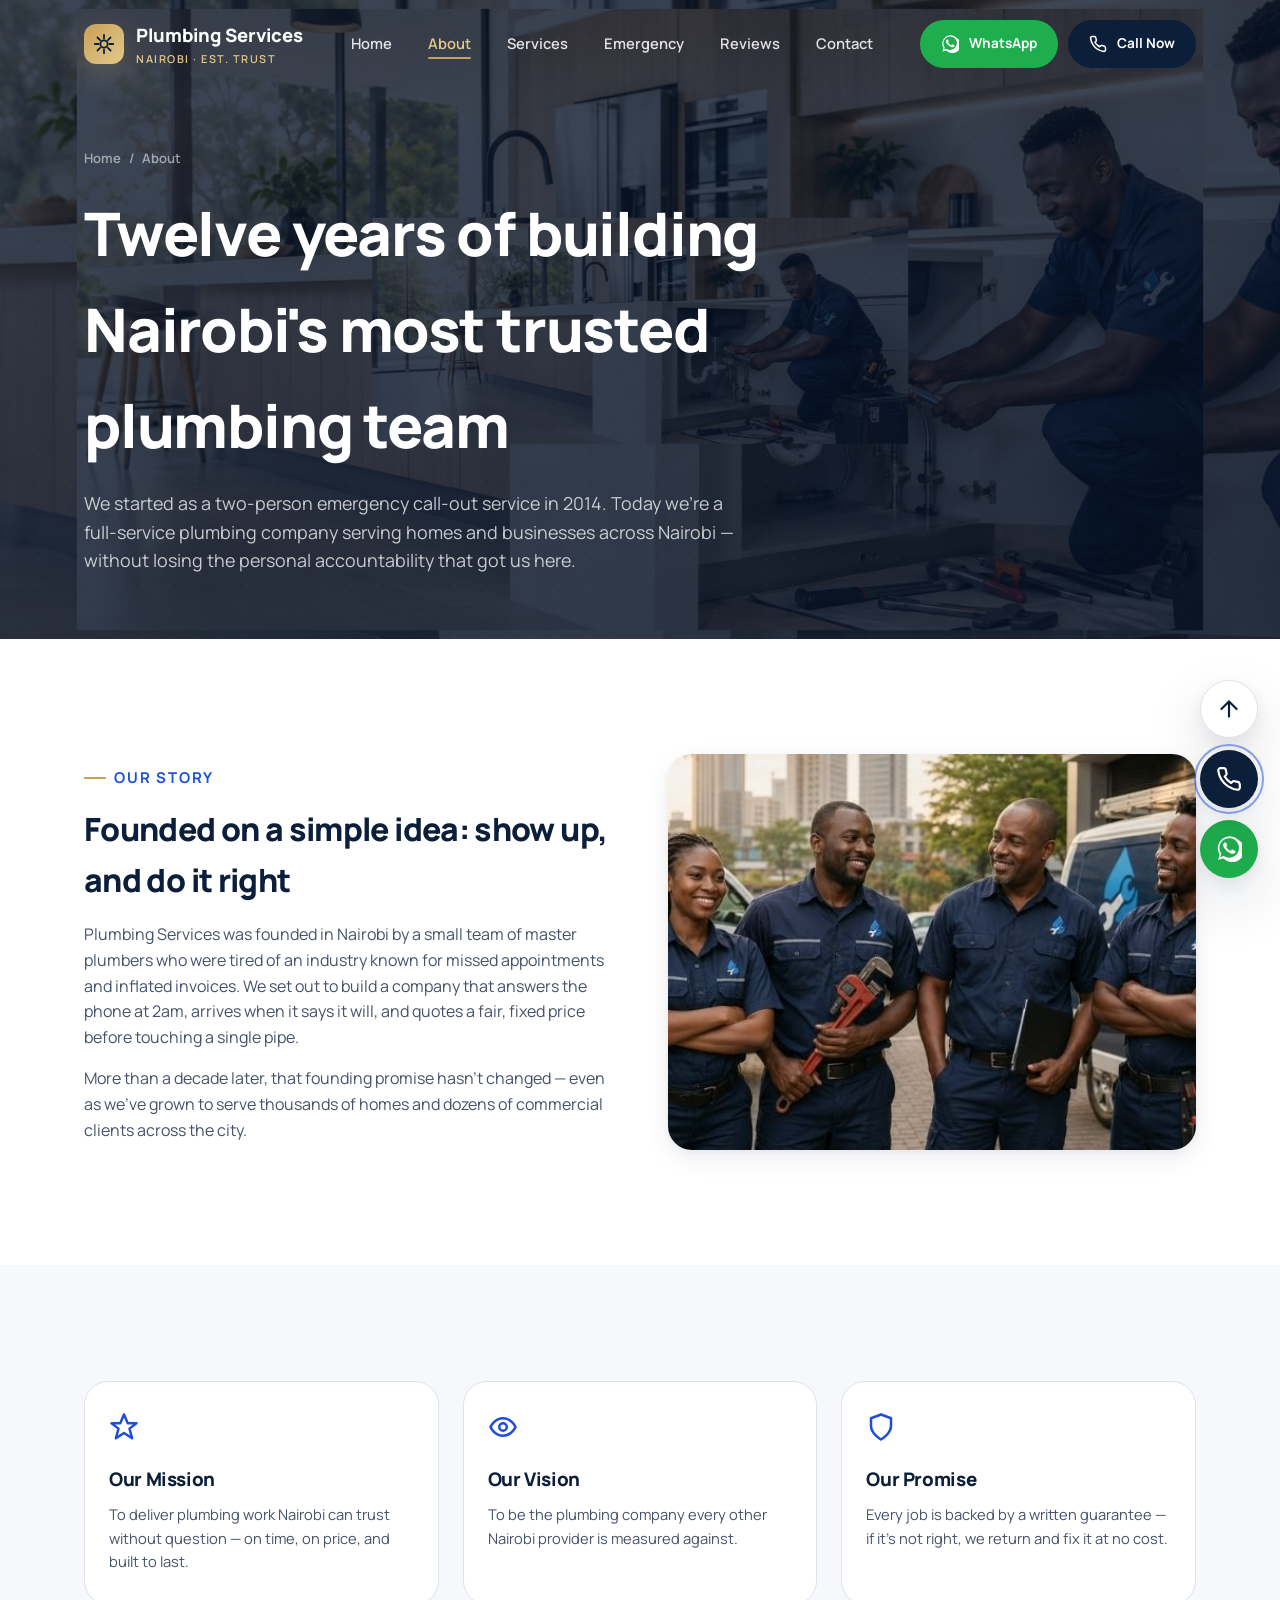
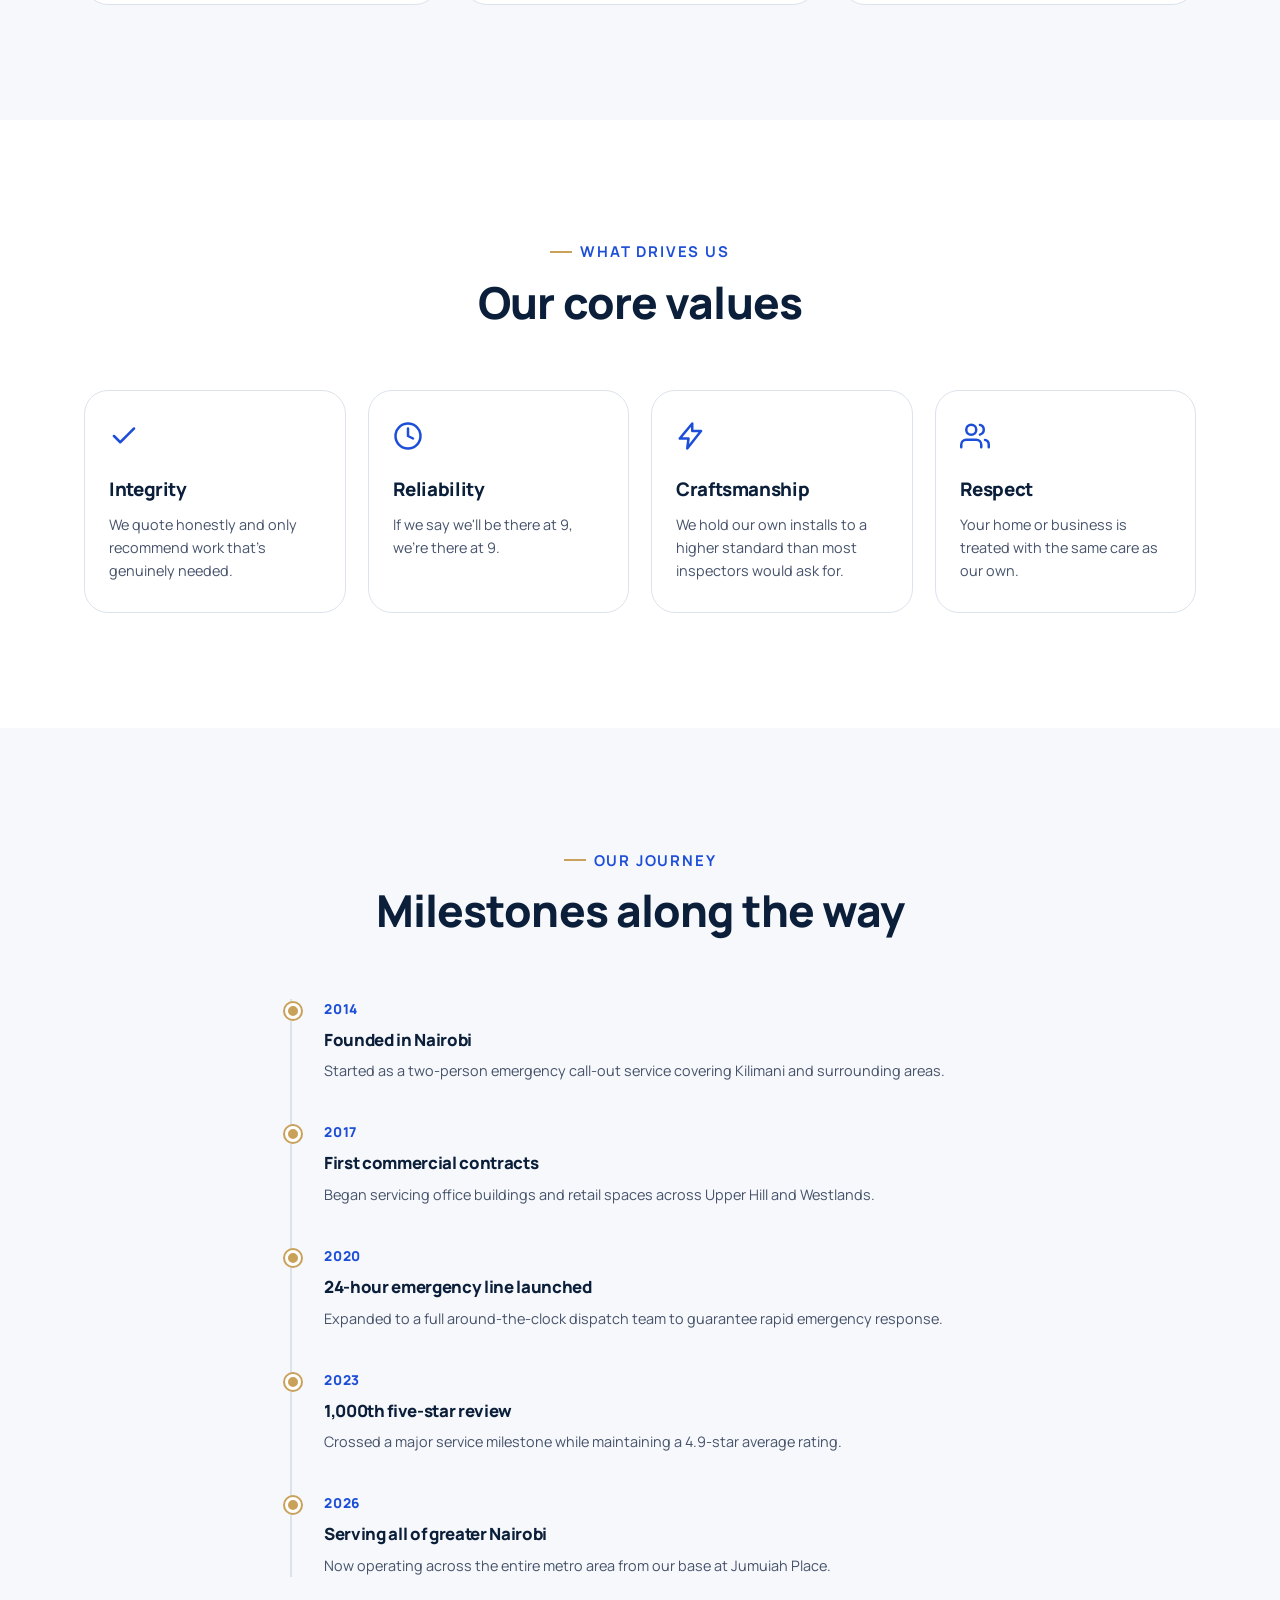
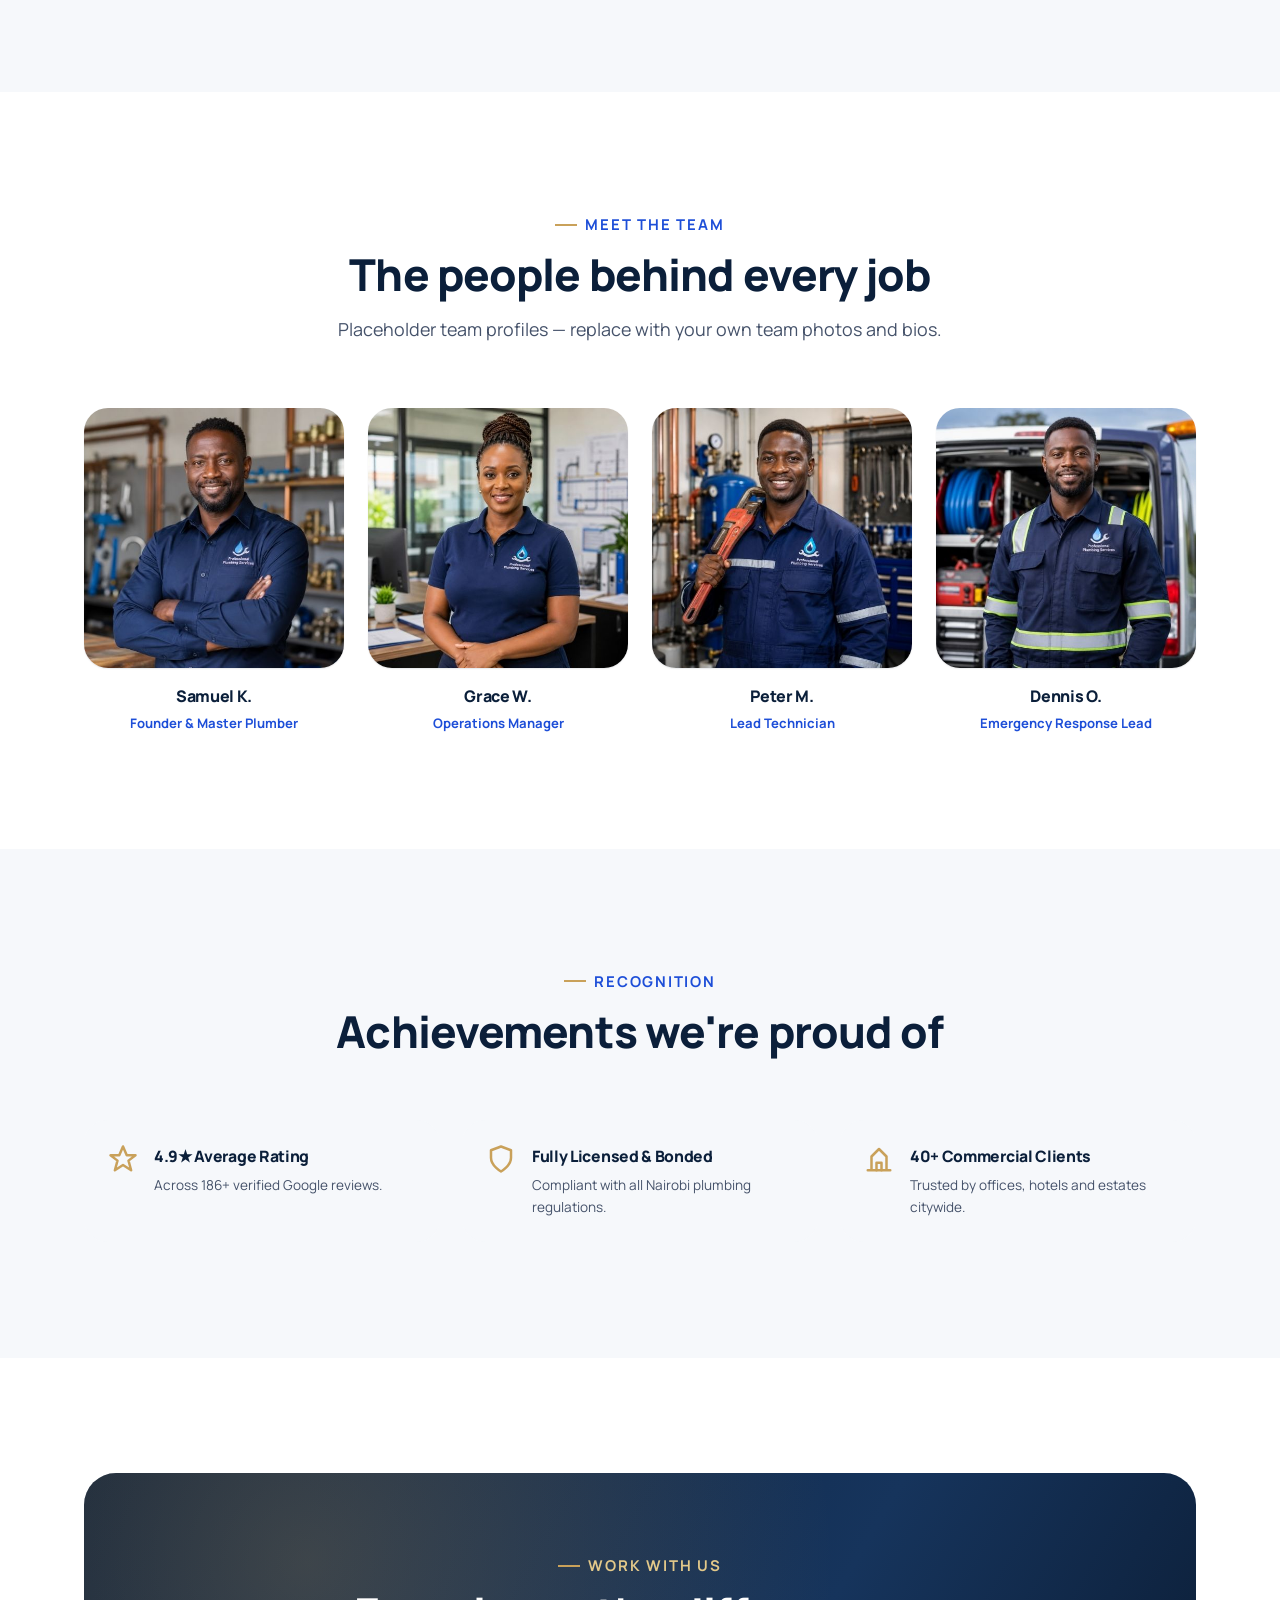
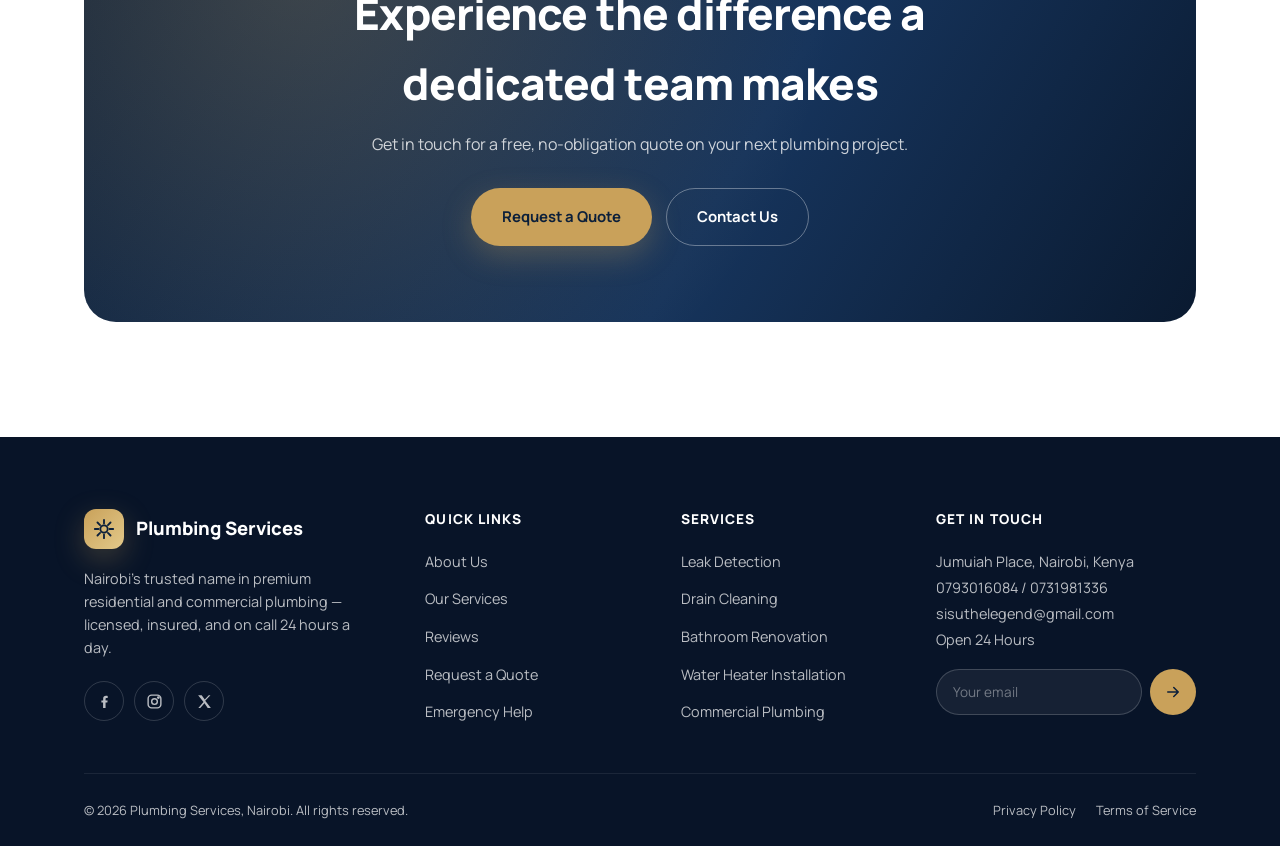
==== commit 54f90305: "Improve responsive layout and update website assets" ====
--- a/about.html
+++ b/about.html
@@ -33,7 +33,7 @@
   </section>
 
   <section class="section">
-    <div class="container" style="display:grid; grid-template-columns:1fr 1fr; gap:56px; align-items:center;">
+    <div class="container about-story-grid">
       <div data-reveal="left">
         <span class="eyebrow">Our Story</span>
         <h2 style="font-size:var(--step2); margin-top:14px;">Founded on a simple idea: show up, and do it right</h2>
@@ -47,7 +47,7 @@
   </section>
 
   <section class="section bg-gray">
-    <div class="container" style="display:grid; grid-template-columns:repeat(3,1fr); gap:24px;">
+    <div class="container about-mission-grid">
       <div class="value-card" data-reveal style="--i:0">
         <svg viewBox="0 0 24 24" fill="none" stroke="currentColor" stroke-width="2" stroke-linecap="round" stroke-linejoin="round" aria-hidden="true"><path d="m12 2 3 7h7l-5.6 4.3L18.5 21 12 16.8 5.5 21l2.1-7.7L2 9h7z"/></svg>
         <h3>Our Mission</h3>
--- a/css/style.css
+++ b/css/style.css
@@ -54,12 +54,13 @@
 
 /* ---- Reset ---- */
 * , *::before, *::after { box-sizing: border-box; }
-html { scroll-behavior: smooth; }
+html { scroll-behavior: smooth; overflow-x: hidden; }
 body {
   margin: 0;
   font-family: 'Manrope', -apple-system, BlinkMacSystemFont, 'Segoe UI', sans-serif;
   color: var(--ink);
   background: var(--white);
+  overflow-x: hidden;
   -webkit-font-smoothing: antialiased;
   text-rendering: optimizeLegibility;
   line-height: 1.6;
@@ -195,28 +196,139 @@
 .mobile-nav-footer .btn { width: 100%; }
 
 /* ==========================================================================
-   HERO
+   HERO — Premium layered slideshow hero
    ========================================================================== */
 .hero {
-  position: relative; overflow: hidden;
+  position: relative; overflow: hidden; isolation: isolate;
   background: radial-gradient(120% 140% at 85% -10%, #16305a 0%, var(--navy) 45%, #081428 100%);
-  color: var(--white); padding-top: calc(var(--header-h) + 64px); padding-bottom: 100px;
+  color: var(--white); padding-top: calc(var(--header-h) + 64px); padding-bottom: 120px;
 }
 .hero::before {
-  content: ''; position: absolute; inset: 0; opacity: 0.5; pointer-events: none;
+  content: ''; position: absolute; inset: 0; opacity: 0.5; pointer-events: none; z-index: 2;
   background-image: radial-gradient(rgba(255,255,255,0.06) 1px, transparent 1px);
   background-size: 26px 26px; mask-image: radial-gradient(circle at 75% 20%, black, transparent 70%);
 }
-.hero-grid { position: relative; z-index: 2; display: grid; grid-template-columns: 1.05fr 0.95fr; gap: clamp(32px, 5vw, 72px); align-items: center; }
+
+/* Ambient full-bleed background slideshow */
+.hero-bg-slideshow { position: absolute; inset: 0; z-index: 0; overflow: hidden; }
+.hero-bg-slide {
+  position: absolute; inset: -4%; width: 108%; height: 108%;
+  background-size: cover; background-position: center; background-repeat: no-repeat;
+  opacity: 0; filter: blur(6px) saturate(85%) brightness(0.6);
+  animation: heroBgKenBurns 24s ease-in-out infinite;
+}
+.hero-bg-slide:nth-child(1) { animation-delay: 0s; }
+.hero-bg-slide:nth-child(2) { animation-delay: -6s; }
+.hero-bg-slide:nth-child(3) { animation-delay: -12s; }
+.hero-bg-slide:nth-child(4) { animation-delay: -18s; }
+
+.hero-scrim {
+  position: absolute; inset: 0; z-index: 1;
+  background:
+    linear-gradient(100deg, rgba(6,15,32,0.94) 0%, rgba(8,20,40,0.86) 38%, rgba(11,31,58,0.55) 68%, rgba(11,31,58,0.35) 100%),
+    radial-gradient(120% 140% at 85% -10%, rgba(22,48,90,0.4) 0%, transparent 55%);
+}
+
+/* Decorative floating gradient orbs */
+.hero-orb {
+  position: absolute; z-index: 1; border-radius: 50%; filter: blur(60px); pointer-events: none; opacity: 0.55;
+  animation: orbFloat 12s ease-in-out infinite;
+}
+.hero-orb-a {
+  width: 340px; height: 340px; top: -80px; right: 8%;
+  background: radial-gradient(circle, rgba(201,161,90,0.35) 0%, transparent 70%);
+}
+.hero-orb-b {
+  width: 260px; height: 260px; bottom: -60px; left: 4%;
+  background: radial-gradient(circle, rgba(29,78,216,0.4) 0%, transparent 70%);
+  animation-delay: -6s;
+}
+
+.hero-grid { position: relative; z-index: 3; display: grid; grid-template-columns: 1.05fr 0.95fr; gap: clamp(32px, 5vw, 72px); align-items: center; }
 .hero-copy .eyebrow { color: var(--gold-light); }
 .hero-copy .eyebrow::before { background: var(--gold-light); }
 .hero-copy h1 { color: var(--white); font-size: var(--step5); line-height: 1.03; margin-top: 18px; }
-.hero-copy h1 em { font-style: normal; color: var(--gold-light); }
+.hero-copy h1 em {
+  font-style: normal; background: linear-gradient(100deg, var(--gold-light) 0%, var(--gold) 60%, var(--gold-light) 100%);
+  -webkit-background-clip: text; background-clip: text; color: transparent;
+}
 .hero-copy .lede { margin-top: 22px; font-size: var(--step1); color: rgba(255,255,255,0.78); max-width: 46ch; font-weight: 500; }
 .hero-cta-row { display: flex; flex-wrap: wrap; gap: 14px; margin-top: 36px; }
-.hero-trust { display: flex; flex-wrap: wrap; gap: 26px; margin-top: 46px; padding-top: 28px; border-top: 1px solid rgba(255,255,255,0.14); }
-.hero-trust-item { display: flex; align-items: center; gap: 10px; font-size: 0.85rem; font-weight: 600; color: rgba(255,255,255,0.82); }
-.hero-trust-item svg { width: 20px; height: 20px; color: var(--gold-light); flex-shrink: 0; }
+
+.hero-trust { display: flex; flex-wrap: wrap; gap: 12px; margin-top: 46px; padding-top: 28px; border-top: 1px solid rgba(255,255,255,0.14); }
+.hero-trust-item {
+  display: flex; align-items: center; gap: 10px; font-size: 0.82rem; font-weight: 700; color: rgba(255,255,255,0.88);
+  padding: 9px 16px; border-radius: var(--r-pill); background: rgba(255,255,255,0.06); border: 1px solid rgba(255,255,255,0.12);
+  backdrop-filter: blur(10px);
+}
+.hero-trust-item svg { width: 18px; height: 18px; color: var(--gold-light); flex-shrink: 0; }
+
+/* Hero visual: framed 4-image Ken Burns slideshow with floating cards */
+.hero-visual { position: relative; }
+.hero-image-wrap {
+  position: relative; border-radius: var(--r-xl); overflow: hidden; box-shadow: var(--shadow-lg);
+  aspect-ratio: 4 / 5; border: 1px solid rgba(255,255,255,0.16);
+  animation: heroImageIn 1s .2s cubic-bezier(.2,.8,.2,1) both;
+}
+.hero-slideshow { position: absolute; inset: 0; overflow: hidden; }
+.hero-slide {
+  position: absolute; inset: 0; width: 100%; height: 100%;
+  background-size: cover; background-position: center; background-repeat: no-repeat;
+  opacity: 0; transform: scale(1) translateX(0);
+  animation: heroKenBurns 20s ease-in-out infinite;
+}
+.hero-slide:nth-child(1) { animation-delay: 0s; }
+.hero-slide:nth-child(2) { animation-delay: -5s; }
+.hero-slide:nth-child(3) { animation-delay: -10s; }
+.hero-slide:nth-child(4) { animation-delay: -15s; }
+
+/* Diagonal glass sheen sweeping across the framed image for a premium finish */
+.hero-image-sheen {
+  position: absolute; inset: 0; z-index: 2; pointer-events: none;
+  background: linear-gradient(115deg, transparent 40%, rgba(255,255,255,0.16) 48%, transparent 56%);
+  background-size: 250% 250%;
+  animation: sheenSweep 7s ease-in-out infinite;
+}
+/* Bottom gradient so slide-position dots stay legible */
+.hero-image-wrap::after {
+  content: ''; position: absolute; inset: 0; z-index: 2; pointer-events: none;
+  background: linear-gradient(0deg, rgba(8,16,32,0.55) 0%, transparent 30%);
+}
+.hero-slide-dots {
+  position: absolute; left: 50%; bottom: 18px; transform: translateX(-50%); z-index: 3;
+  display: flex; gap: 7px;
+}
+.hero-slide-dots span {
+  width: 6px; height: 6px; border-radius: 50%; background: rgba(255,255,255,0.35);
+  animation: dotPulse 20s ease-in-out infinite;
+}
+.hero-slide-dots span:nth-child(1) { animation-delay: 0s; }
+.hero-slide-dots span:nth-child(2) { animation-delay: -5s; }
+.hero-slide-dots span:nth-child(3) { animation-delay: -10s; }
+.hero-slide-dots span:nth-child(4) { animation-delay: -15s; }
+
+.hero-floating-card.response-card {
+  position: absolute; left: -28px; bottom: -34px; width: min(300px, 78%); z-index: 4;
+  background: rgba(11,31,58,0.72);
+}
+
+.hero-badge-chip {
+  position: absolute; top: 22px; right: -18px; z-index: 4;
+  display: flex; align-items: center; gap: 8px;
+  background: rgba(255,255,255,0.95); color: var(--navy);
+  font-weight: 800; font-size: 0.78rem; padding: 12px 18px; border-radius: var(--r-pill);
+  box-shadow: var(--shadow-lg);
+  animation: heroScale .9s .5s cubic-bezier(.2,.8,.2,1) both, badgeFloat 5s ease-in-out 1.4s infinite;
+}
+.hero-badge-chip svg { width: 16px; height: 16px; color: var(--success); flex-shrink: 0; }
+
+.hero-scroll-cue {
+  position: absolute; left: 50%; bottom: 28px; transform: translateX(-50%); z-index: 3;
+  display: flex; flex-direction: column; align-items: center; gap: 6px;
+  color: rgba(255,255,255,0.55); font-size: 0.72rem; font-weight: 700; letter-spacing: 0.14em; text-transform: uppercase;
+  animation: fadeIn 1s 1.2s both;
+}
+.hero-scroll-cue svg { width: 16px; height: 16px; animation: scrollBounce 2s ease-in-out infinite; }
 
 /* Signature element: live response radar */
 .response-card {
@@ -260,6 +372,7 @@
    SERVICES PREVIEW / CARDS
    ========================================================================== */
 .services-grid { display: grid; grid-template-columns: repeat(3, 1fr); gap: 24px; }
+.services-index-grid { grid-template-columns: repeat(4, 1fr); }
 .service-card {
   background: var(--white); border: 1px solid var(--gray-200); border-radius: var(--r-lg); padding: 30px;
   transition: transform .3s cubic-bezier(.2,.8,.2,1), box-shadow .3s ease, border-color .3s ease;
@@ -326,34 +439,151 @@
 /* ==========================================================================
    GALLERY / MASONRY
    ========================================================================== */
-.gallery-grid { columns: 4 220px; column-gap: 20px; }
-.gallery-item { break-inside: avoid; margin-bottom: 20px; border-radius: var(--r-md); overflow: hidden; position: relative; box-shadow: var(--shadow-sm); cursor: zoom-in; }
-.gallery-item img { width: 100%; transition: transform .5s cubic-bezier(.2,.8,.2,1); }
-.gallery-item:hover img { transform: scale(1.06); }
+
+.gallery-grid {
+  columns: 4 220px;
+  column-gap: 20px;
+}
+
+.gallery-item {
+  display: block;
+  position: relative;
+  overflow: hidden;
+  margin: 0 0 20px;
+  border-radius: var(--r-md);
+  box-shadow: var(--shadow-sm);
+  cursor: zoom-in;
+
+  /* Prevent items from splitting between columns */
+  break-inside: avoid;
+  -webkit-column-break-inside: avoid;
+  page-break-inside: avoid;
+}
+
+.gallery-item img {
+  display: block;
+  width: 100%;
+  height: auto;
+  vertical-align: middle;
+  transition: transform .5s cubic-bezier(.2, .8, .2, 1);
+}
+
+.gallery-item:hover img {
+  transform: scale(1.06);
+}
+
 .gallery-item .gi-overlay {
-  position: absolute; inset: 0; background: linear-gradient(0deg, rgba(11,31,58,0.75) 0%, transparent 45%);
-  display: flex; align-items: flex-end; padding: 16px; opacity: 0; transition: opacity .3s ease;
-}
-.gallery-item:hover .gi-overlay { opacity: 1; }
-.gi-overlay span { color: var(--white); font-weight: 700; font-size: 0.85rem; }
-.gallery-item[data-cat] { display: block; }
-.gallery-item.is-hidden { display: none; }
+  position: absolute;
+  inset: 0;
+  display: flex;
+  align-items: flex-end;
+  padding: 16px;
+
+  background: linear-gradient(
+    0deg,
+    rgba(11, 31, 58, 0.75) 0%,
+    transparent 45%
+  );
+
+  opacity: 0;
+  transition: opacity .3s ease;
+}
+
+.gallery-item:hover .gi-overlay {
+  opacity: 1;
+}
+
+.gi-overlay span {
+  color: var(--white);
+  font-weight: 700;
+  font-size: 0.85rem;
+}
+
+.gallery-item[data-cat] {
+  display: block;
+}
+
+.gallery-item.is-hidden {
+  display: none;
+}
+
+/* ==========================================================================
+   LIGHTBOX
+   ========================================================================== */
 
 .lightbox {
-  position: fixed; inset: 0; background: rgba(8,16,32,0.92); z-index: 900; display: none;
-  align-items: center; justify-content: center; padding: 40px;
-}
-.lightbox.is-open { display: flex; }
-.lightbox img { max-width: min(90vw, 900px); max-height: 82vh; border-radius: var(--r-md); box-shadow: var(--shadow-lg); }
-.lightbox-close, .lightbox-nav {
-  position: absolute; width: 50px; height: 50px; border-radius: 50%; background: rgba(255,255,255,0.12);
-  border: 1px solid rgba(255,255,255,0.25); color: var(--white); display: flex; align-items: center; justify-content: center;
-}
-.lightbox-close { top: 24px; right: 24px; }
-.lightbox-nav.prev { left: 24px; top: 50%; transform: translateY(-50%); }
-.lightbox-nav.next { right: 24px; top: 50%; transform: translateY(-50%); }
-.lightbox-nav svg, .lightbox-close svg { width: 20px; height: 20px; }
-
+  position: fixed;
+  inset: 0;
+  z-index: 900;
+
+  display: none;
+  align-items: center;
+  justify-content: center;
+
+  padding: 40px;
+  background: rgba(8, 16, 32, 0.92);
+}
+
+.lightbox.is-open {
+  display: flex;
+}
+
+.lightbox img {
+  display: block;
+  max-width: min(90vw, 900px);
+  max-height: 82vh;
+  border-radius: var(--r-md);
+  box-shadow: var(--shadow-lg);
+}
+
+.lightbox-close,
+.lightbox-nav {
+  position: absolute;
+
+  width: 50px;
+  height: 50px;
+
+  display: flex;
+  align-items: center;
+  justify-content: center;
+
+  border: 1px solid rgba(255,255,255,.25);
+  border-radius: 50%;
+
+  background: rgba(255,255,255,.12);
+  color: var(--white);
+
+  cursor: pointer;
+  transition: background .25s ease;
+}
+
+.lightbox-close:hover,
+.lightbox-nav:hover {
+  background: rgba(255,255,255,.22);
+}
+
+.lightbox-close {
+  top: 24px;
+  right: 24px;
+}
+
+.lightbox-nav.prev {
+  left: 24px;
+  top: 50%;
+  transform: translateY(-50%);
+}
+
+.lightbox-nav.next {
+  right: 24px;
+  top: 50%;
+  transform: translateY(-50%);
+}
+
+.lightbox-close svg,
+.lightbox-nav svg {
+  width: 20px;
+  height: 20px;
+}
 /* ==========================================================================
    BEFORE / AFTER SLIDER
    ========================================================================== */
@@ -485,17 +715,37 @@
    PAGE HEADER (interior pages)
    ========================================================================== */
 .page-hero {
-  background: radial-gradient(120% 160% at 90% -20%, #16305a 0%, var(--navy) 45%, #081428 100%);
-  color: var(--white); padding-top: calc(var(--header-h) + 60px); padding-bottom: 64px; position: relative; overflow: hidden;
+  position: relative;
+  overflow: hidden;
+  isolation: isolate;
+
+  /* Background image with dark overlay */
+  background:
+    linear-gradient(
+      rgba(6,18,38,.78),
+      rgba(6,18,38,.82)
+    ),
+    url("../images/hero/about-hero.jpg");
+
+  background-size: cover;
+  background-position: center;
+  background-repeat: no-repeat;
+
+  color: var(--white);
+  padding-top: calc(var(--header-h) + 60px);
+  padding-bottom: 64px;
 }
 .page-hero::before {
-  content: ''; position: absolute; inset: 0; opacity: 0.4;
+  content: ''; position: absolute; inset: 0; opacity: 0.4; z-index: 2;
   background-image: radial-gradient(rgba(255,255,255,0.06) 1px, transparent 1px); background-size: 26px 26px;
 }
-.breadcrumbs { position: relative; z-index: 1; display: flex; gap: 8px; font-size: 0.82rem; color: rgba(255,255,255,0.55); font-weight: 600; }
+.page-hero .hero-bg-slideshow { z-index: 0; }
+.page-hero .hero-scrim { z-index: 1; }
+.page-hero .container { position: relative; z-index: 3; }
+.breadcrumbs { display: flex; gap: 8px; font-size: 0.82rem; color: rgba(255,255,255,0.55); font-weight: 600; }
 .breadcrumbs a:hover { color: var(--gold-light); }
-.page-hero h1 { position: relative; z-index: 1; color: var(--white); font-size: var(--step4); margin-top: 16px; max-width: 20ch; }
-.page-hero p.lede { position: relative; z-index: 1; color: rgba(255,255,255,0.75); margin-top: 16px; max-width: 60ch; font-size: var(--step0); }
+.page-hero h1 { color: var(--white); font-size: var(--step4); margin-top: 16px; max-width: 20ch; }
+.page-hero p.lede { color: rgba(255,255,255,0.75); margin-top: 16px; max-width: 60ch; font-size: var(--step0); }
 
 /* ==========================================================================
    FORMS
@@ -537,6 +787,9 @@
 .modal-close { position: absolute; top: 18px; right: 18px; width: 36px; height: 36px; border-radius: 50%; background: var(--gray-100); display: flex; align-items: center; justify-content: center; border: none; }
 .modal-close svg { width: 16px; height: 16px; color: var(--ink-soft); }
 
+.about-story-grid { display: grid; grid-template-columns: 1fr 1fr; gap: 56px; align-items: center; }
+.about-mission-grid { display: grid; grid-template-columns: repeat(3, 1fr); gap: 24px; }
+
 /* ==========================================================================
    MISC / TIMELINE / TEAM / ACHIEVEMENTS (about.html)
    ========================================================================== */
--- a/css/responsive.css
+++ b/css/responsive.css
@@ -15,23 +15,29 @@
 }
 
 /* Tablet */
-@media (max-width: 960px) {
+@media (max-width: 1080px) {
   .nav-main { display: none; }
   .header-actions .btn-navy, .header-actions .btn-whatsapp { display: none; }
   .nav-toggle { display: flex; }
   .hero-grid { grid-template-columns: 1fr; }
-  .response-card { max-width: 420px; margin-inline: auto; }
+  .hero-visual { margin-top: 12px; }
+  .hero-image-wrap { aspect-ratio: 16 / 10; }
+  .hero-floating-card.response-card {
+    position: static; left: auto; bottom: auto;
+    width: min(420px, 94%); margin: -56px auto 0;
+  }
   .areas-map-grid { grid-template-columns: 1fr; }
   .contact-grid { grid-template-columns: 1fr; }
   .footer-grid { grid-template-columns: 1fr 1fr; row-gap: 40px; }
   .service-detail { grid-template-columns: 1fr; }
   .service-detail.reverse .service-detail-media { order: 0; }
+  .about-story-grid { grid-template-columns: 1fr; }
 }
 
 /* Mobile */
 @media (max-width: 720px) {
   :root { --header-h: 76px; }
-  .services-grid, .why-grid, .values-grid, .team-grid, .achieve-grid, .response-steps { grid-template-columns: 1fr; }
+  .services-grid, .why-grid, .values-grid, .team-grid, .achieve-grid, .response-steps, .about-mission-grid { grid-template-columns: 1fr; }
   .stats-grid { grid-template-columns: repeat(2, 1fr); }
   .form-row { grid-template-columns: 1fr; }
   .radio-card-group { grid-template-columns: repeat(2, 1fr); }
@@ -40,6 +46,8 @@
   .coverage-list { columns: 1; }
   .hero-cta-row .btn, .cta-banner .hero-cta-row .btn { width: 100%; }
   .hero-cta-row, .cta-banner .hero-cta-row { flex-direction: column; }
+  .hero-image-wrap { aspect-ratio: 4 / 3; }
+  .hero-floating-card.response-card { margin-top: -40px; padding: 22px; }
   .trust-strip .container { justify-content: center; text-align: center; }
   .footer-bottom { flex-direction: column; text-align: center; }
 }
--- a/css/animations.css
+++ b/css/animations.css
@@ -28,6 +28,64 @@
 
 @keyframes heroUp { from { opacity: 0; transform: translateY(22px); } to { opacity: 1; transform: translateY(0); } }
 @keyframes heroScale { from { opacity: 0; transform: translateY(20px) scale(0.96); } to { opacity: 1; transform: translateY(0) scale(1); } }
+@keyframes heroImageIn { from { opacity: 0; transform: scale(1.06); } to { opacity: 1; transform: scale(1); } }
+
+/* ==========================================================================
+   HERO SLIDESHOWS — Ken Burns (slow zoom) + side drift + crossfade
+   Each image gets a quarter of the loop: fade in -> drift/zoom -> fade out -> hold
+   ========================================================================== */
+
+/* Framed hero image box (sharp, 4 images) */
+@keyframes heroKenBurns {
+  0%   { opacity: 0; transform: scale(1) translateX(0); }
+  2%   { opacity: 1; transform: scale(1) translateX(0); }
+  25%  { opacity: 1; transform: scale(1.14) translateX(-2.5%); }
+  28%  { opacity: 0; transform: scale(1.14) translateX(-2.5%); }
+  100% { opacity: 0; transform: scale(1.14) translateX(-2.5%); }
+}
+
+/* Ambient full-bleed background slideshow (blurred, larger drift for depth) */
+@keyframes heroBgKenBurns {
+  0%   { opacity: 0; transform: scale(1) translateX(2%); }
+  3%   { opacity: 0.65; transform: scale(1) translateX(2%); }
+  25%  { opacity: 0.65; transform: scale(1.08) translateX(-2%); }
+  28%  { opacity: 0; transform: scale(1.08) translateX(-2%); }
+  100% { opacity: 0; transform: scale(1.08) translateX(-2%); }
+}
+
+/* Floating decorative gradient orbs */
+@keyframes orbFloat {
+  0%, 100% { transform: translate(0, 0) scale(1); }
+  50% { transform: translate(-16px, 22px) scale(1.08); }
+}
+
+/* Glass sheen sweeping diagonally across the framed hero image */
+@keyframes sheenSweep {
+  0% { background-position: -40% -40%; opacity: 0; }
+  10% { opacity: 1; }
+  45% { opacity: 1; }
+  60% { background-position: 140% 140%; opacity: 0; }
+  100% { background-position: 140% 140%; opacity: 0; }
+}
+
+/* Small dots marking active slide position */
+@keyframes dotPulse {
+  0%, 2% { background: rgba(255,255,255,0.35); width: 6px; }
+  4%, 23% { background: var(--gold-light); width: 18px; }
+  26%, 100% { background: rgba(255,255,255,0.35); width: 6px; }
+}
+
+/* Gentle float for the floating guarantee badge chip */
+@keyframes badgeFloat {
+  0%, 100% { transform: translateY(0); }
+  50% { transform: translateY(-8px); }
+}
+
+/* Scroll cue arrow bounce */
+@keyframes scrollBounce {
+  0%, 100% { transform: translateY(0); opacity: 0.7; }
+  50% { transform: translateY(6px); opacity: 1; }
+}
 
 /* Marquee-like trust strip micro entrance */
 .trust-strip-item { animation: fadeIn .6s ease both; }
@@ -66,4 +124,16 @@
     scroll-behavior: auto !important;
   }
   [data-reveal] { opacity: 1 !important; transform: none !important; }
+  .hero-slide, .hero-bg-slide { opacity: 1 !important; transform: none !important; }
+  .hero-slide:not(:first-child), .hero-bg-slide:not(:first-child) { display: none; }
+  .hero-image-sheen, .hero-orb, .hero-badge-chip, .hero-scroll-cue svg { display: none; }
 }
+
+@media (max-width: 900px) {
+  .hero-badge-chip { display: none; } /* avoid overlap clutter on small screens */
+}
+
+@media (max-width: 720px) {
+  [data-reveal="left"], [data-reveal="right"] { transform: translateY(28px); }
+  [data-reveal="left"].is-revealed, [data-reveal="right"].is-revealed { transform: translateY(0); }
+}
